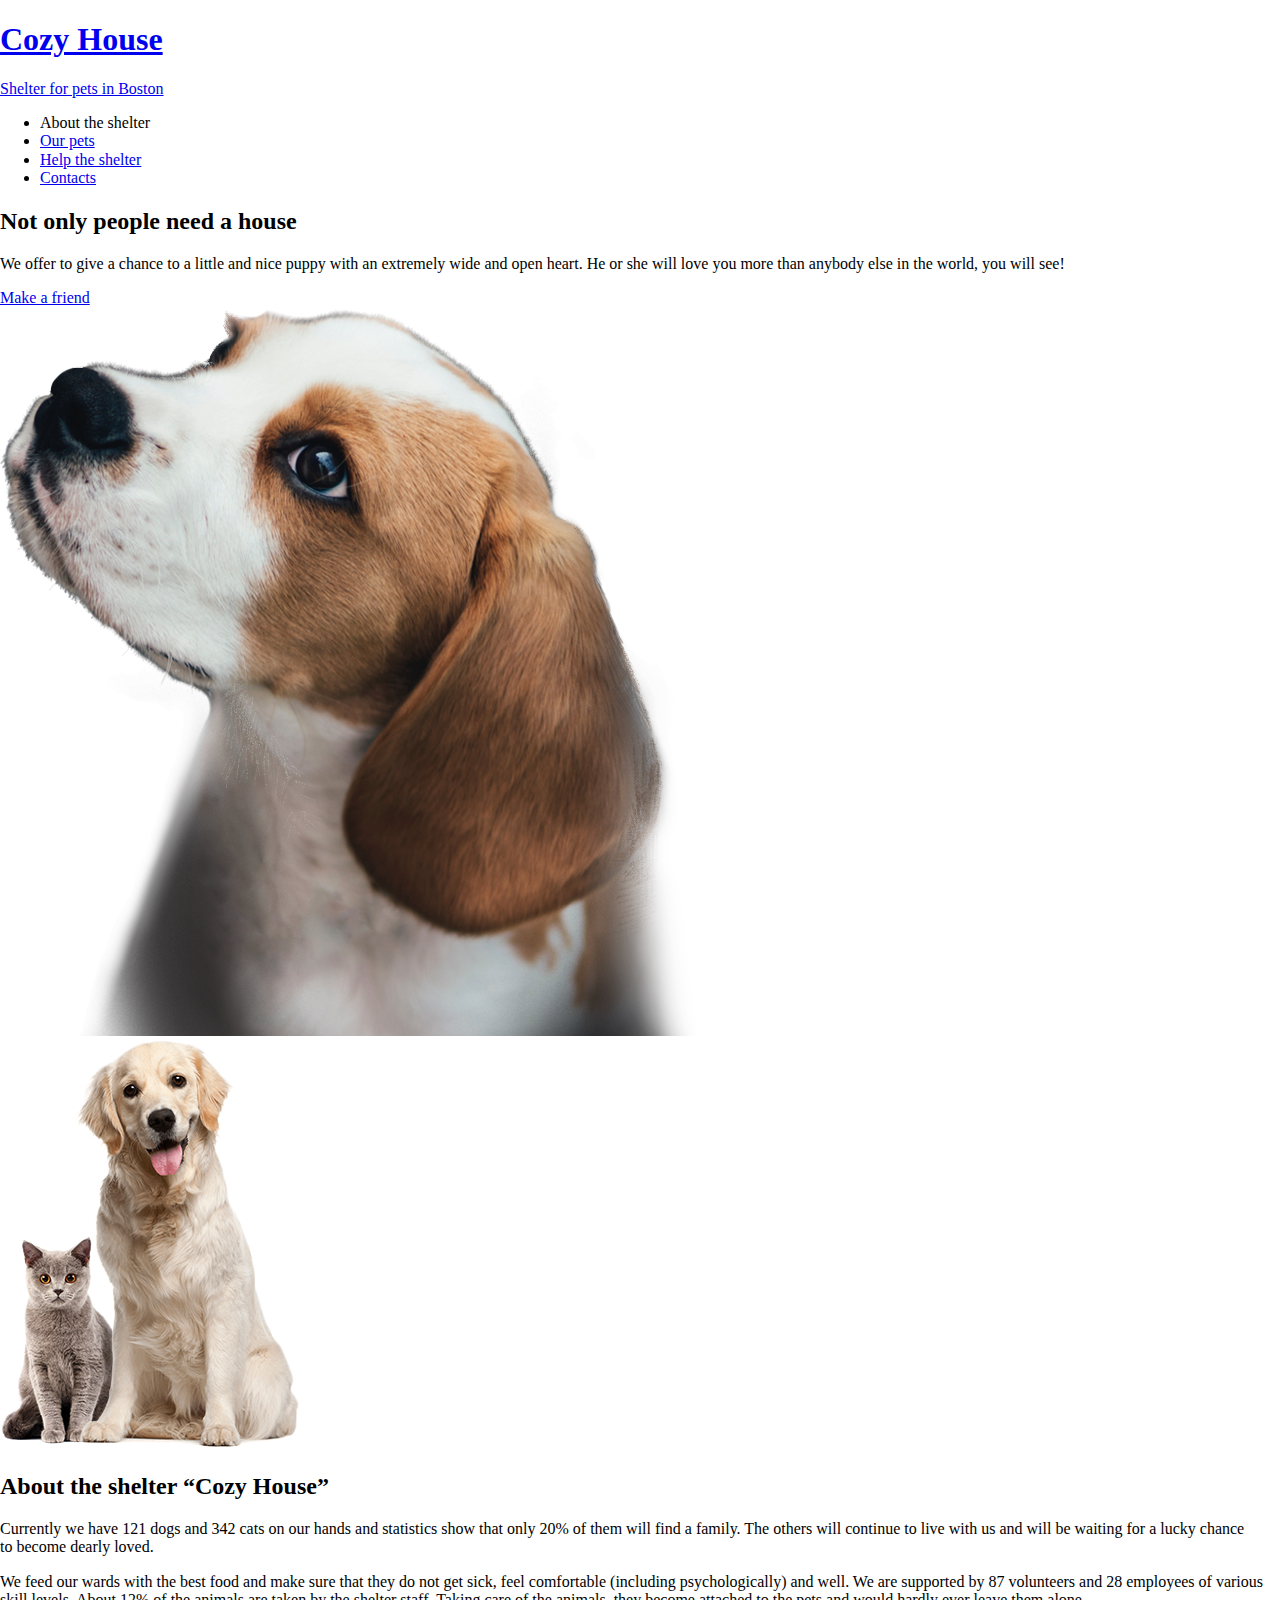
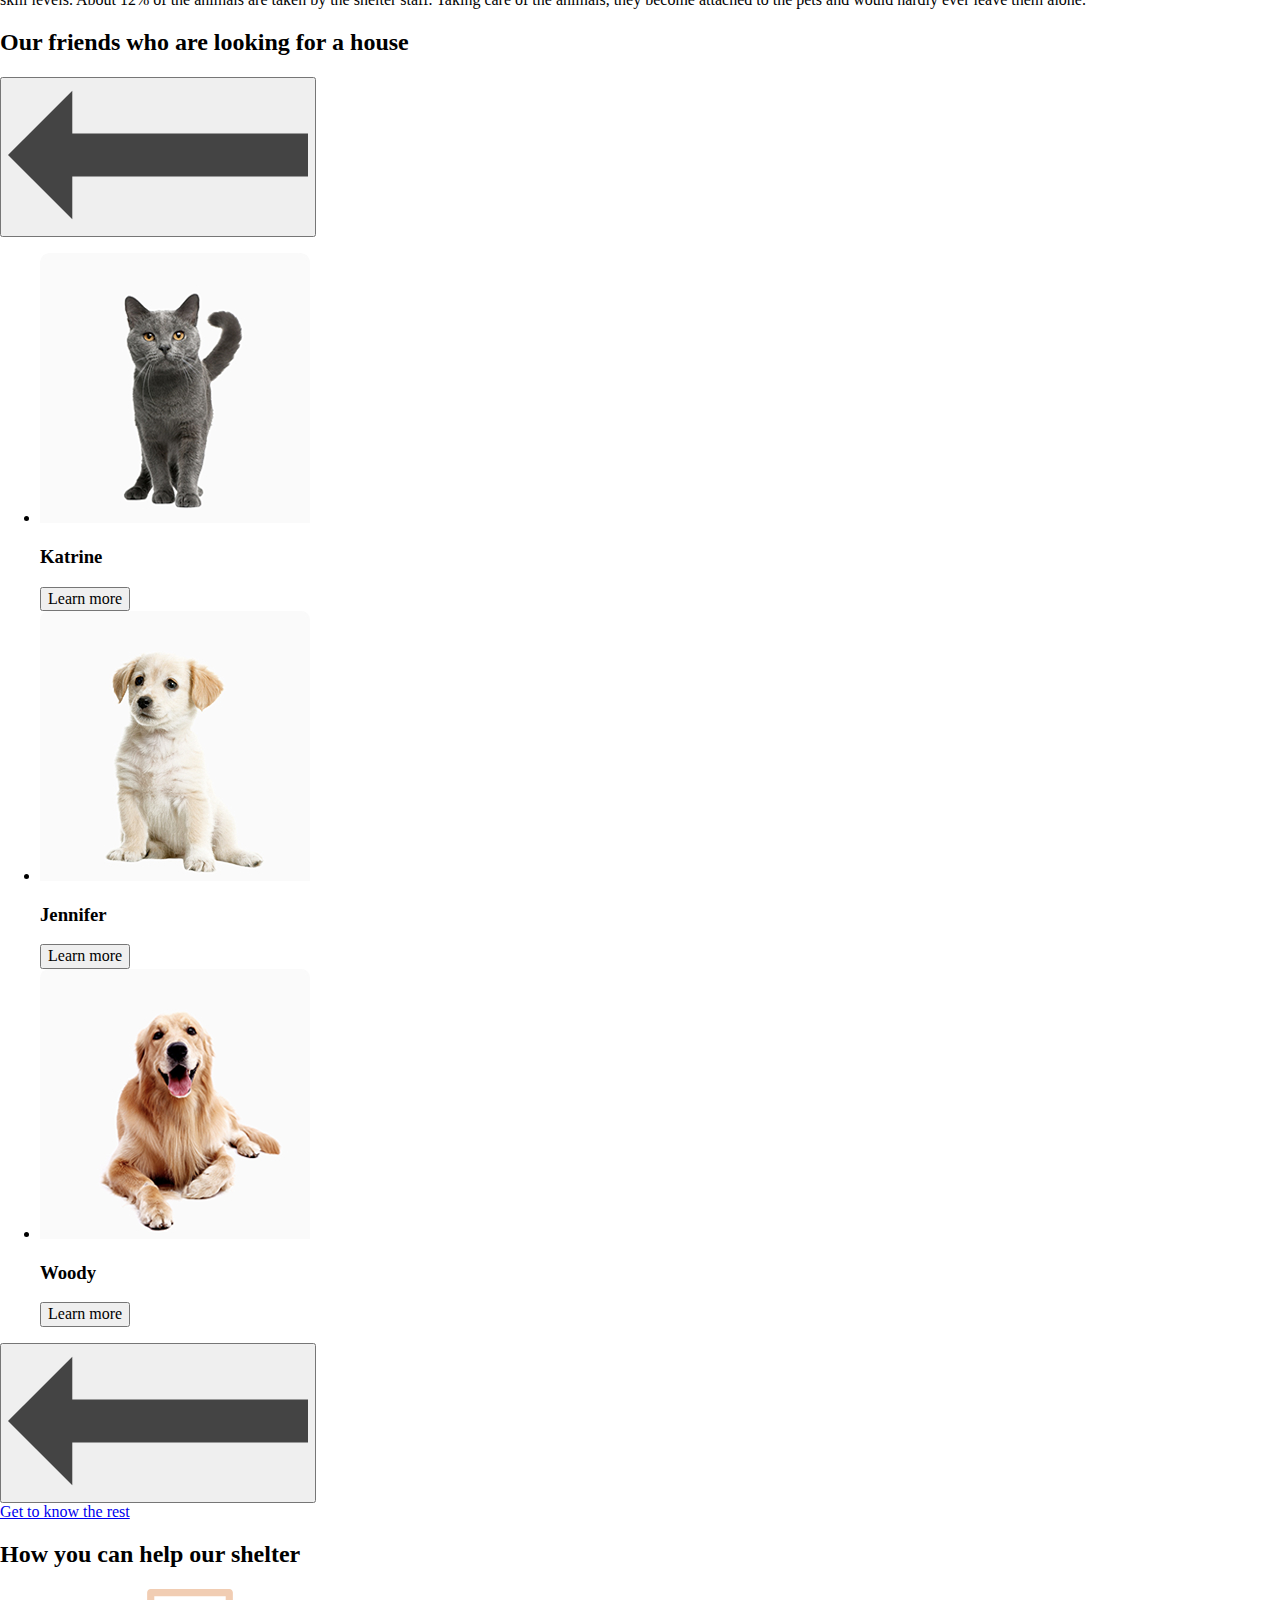
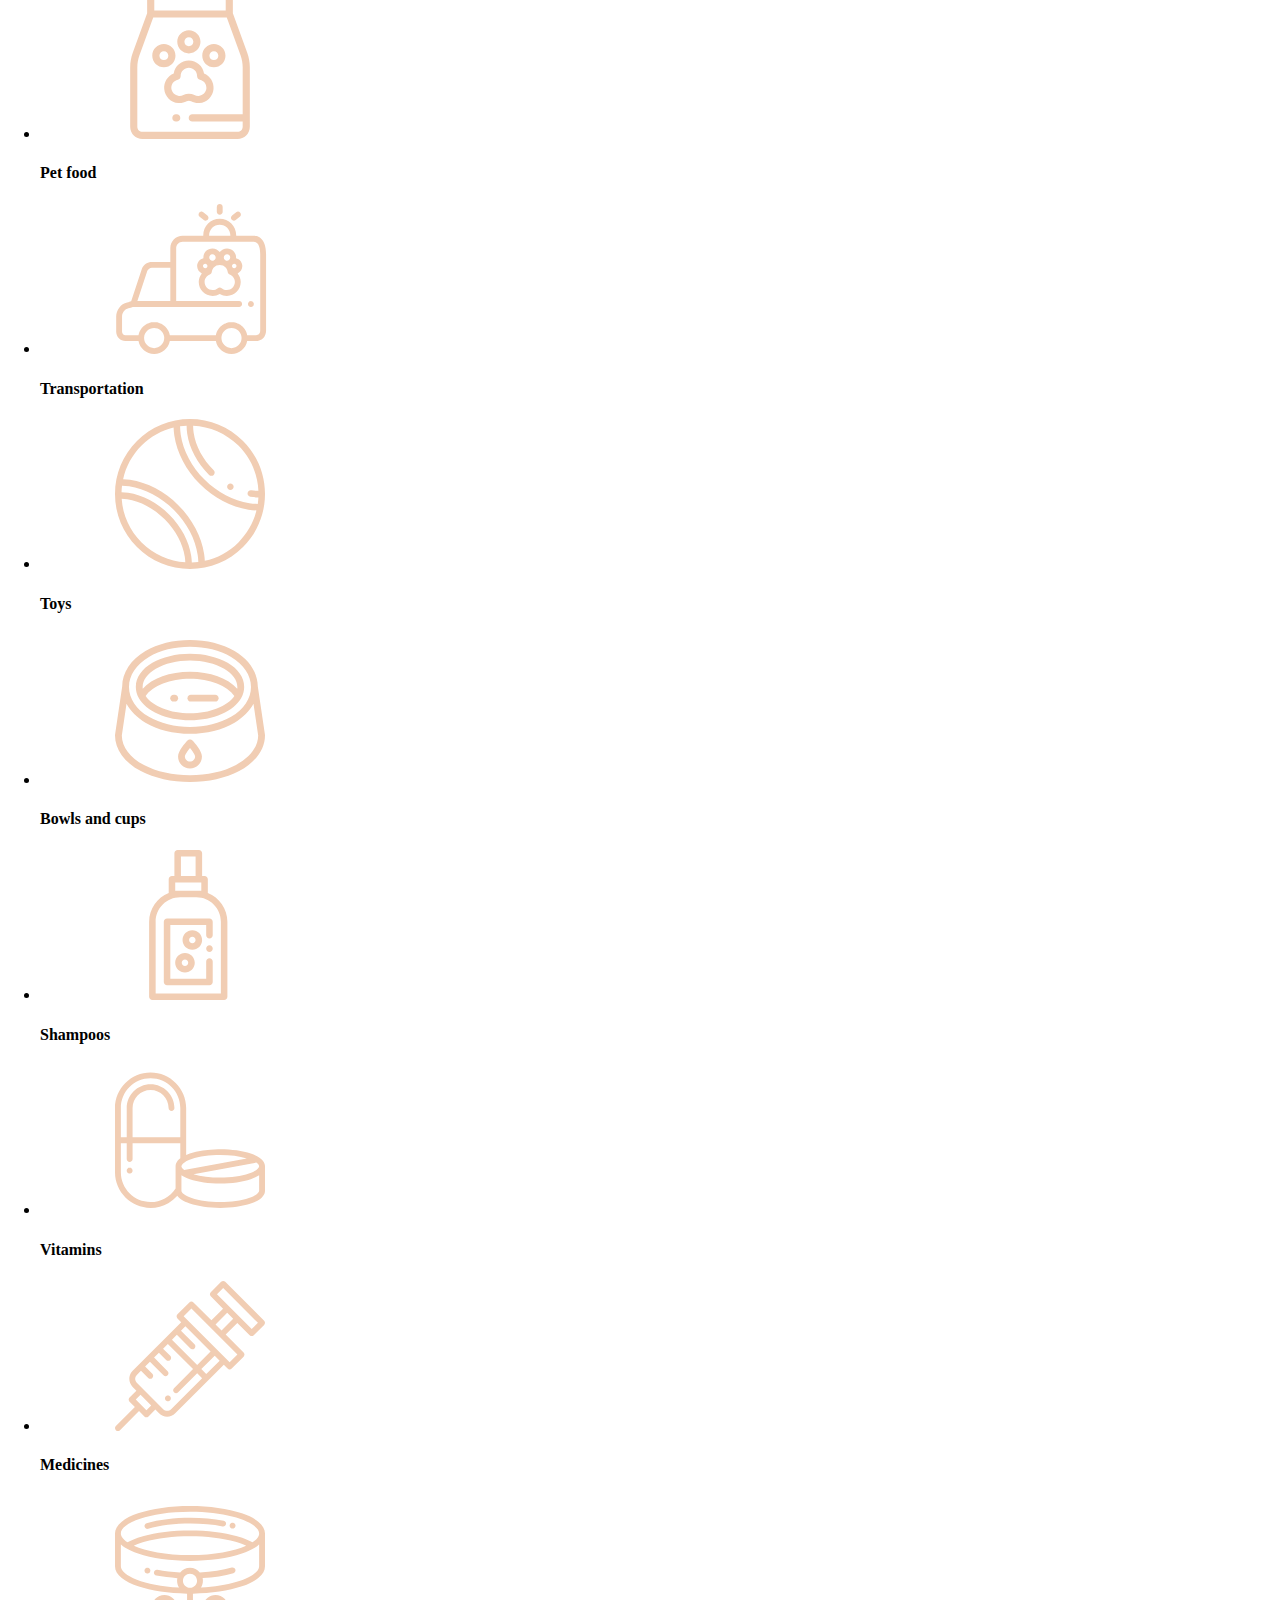
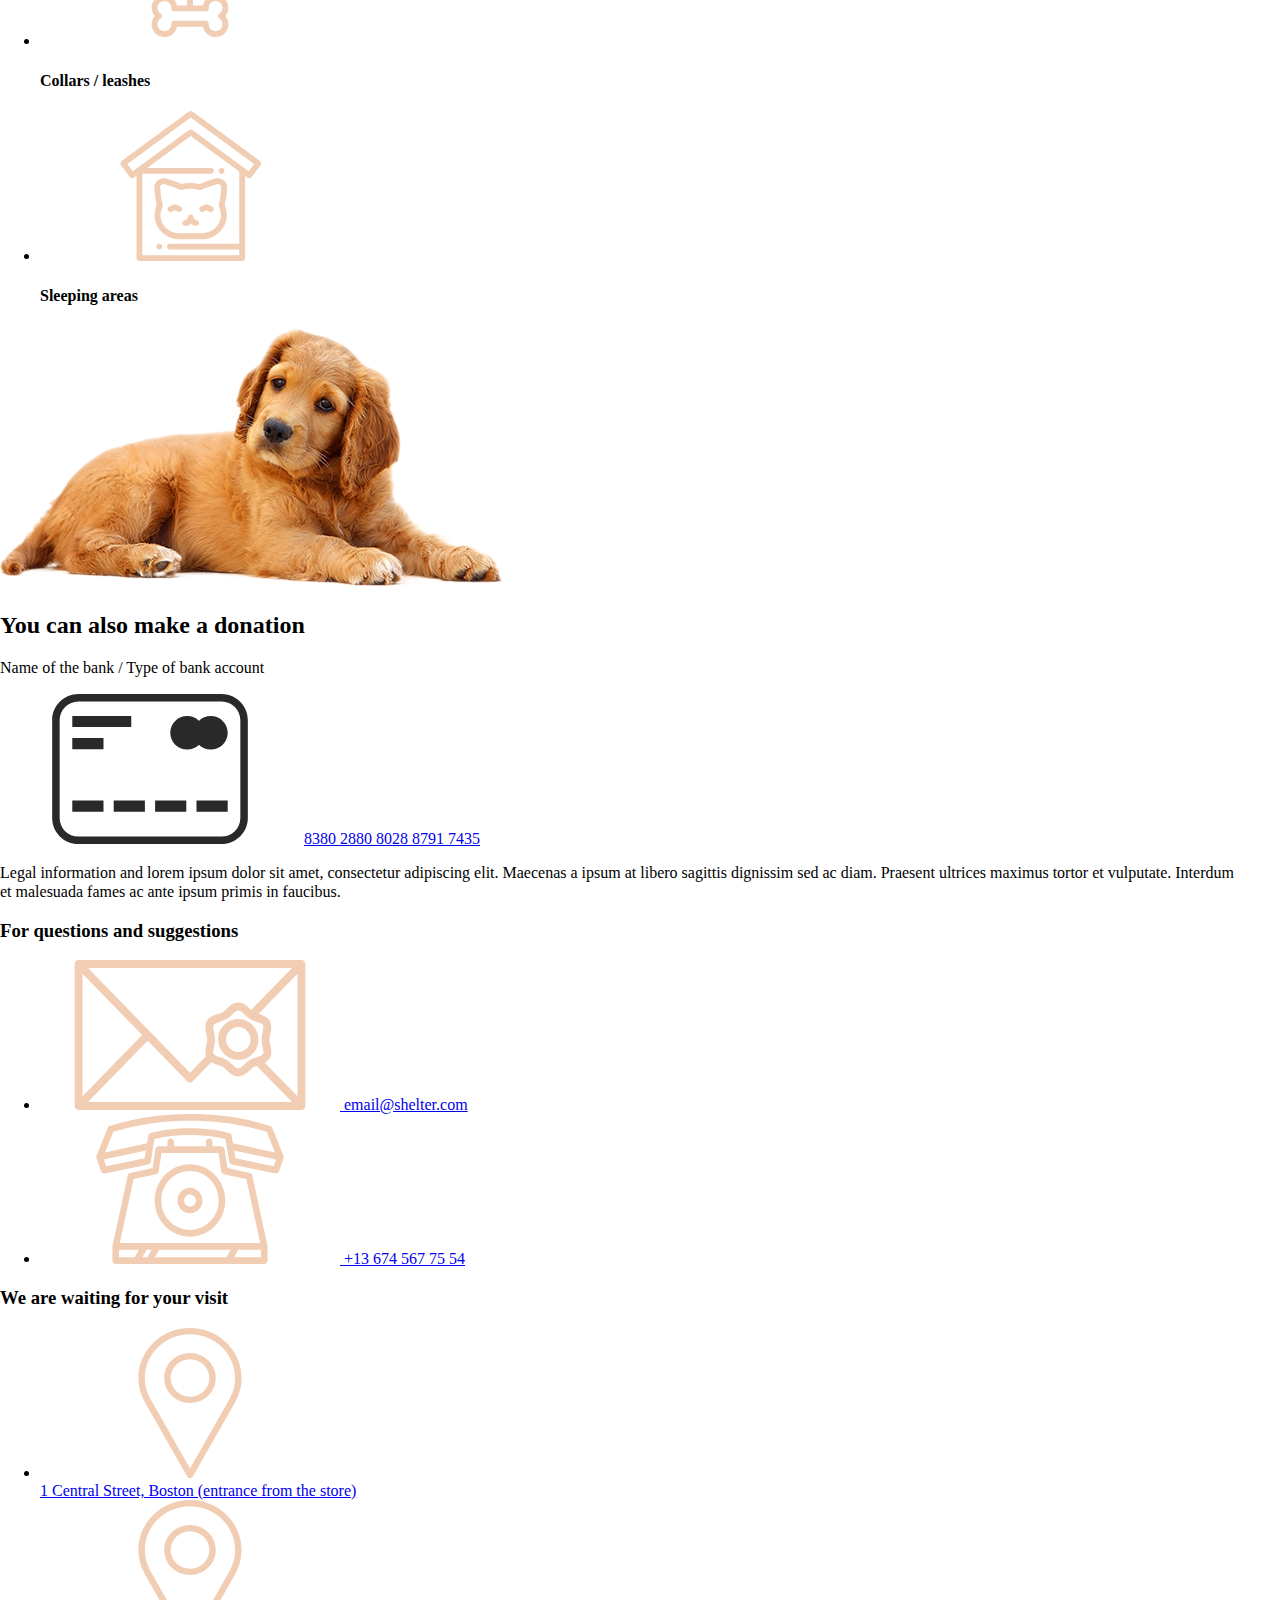
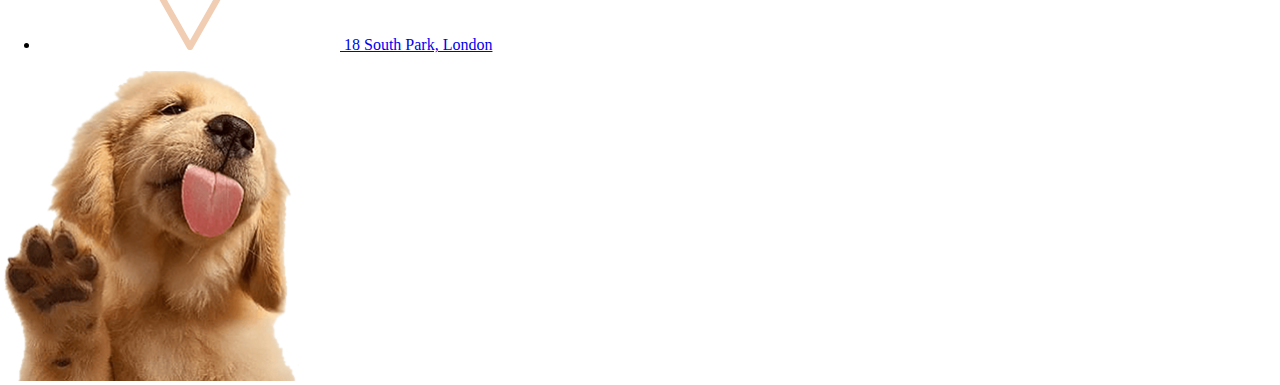
==== pages/main/index.html @ 3710053e "feat: add a main page layout" ====
<!DOCTYPE html>
<html lang="en">

<head>
  <meta charset="UTF-8">
  <meta name="viewport" content="width=device-width, initial-scale=1.0">
  <meta http-equiv="X-UA-Compatible" content="ie=edge">
  <title>Cozy House Animal Shelter Main Page</title>
  <link rel="icon" type="image/x-icon" href="../../assets/favicon.ico">
  <link rel="preload" href="../../assets/fonts/Arial-Regular.woff2" as="font">
  <link rel="preload" href="../../assets/fonts/Arial-Italic.woff2" as="font">
  <link rel="preload" href="../../assets/fonts/Georgia-Regular.woff2" as="font">
  <link rel="stylesheet" href="normalize.css">
  <link rel="stylesheet" href="style.css">
</head>
<body>
  <div class="container">
    <header class="page-header header wrapper">
      <a class="header__logo" href="#" aria-label="Cozy House Logo Image">
        <h1 class="header__title title">Cozy House</h1>
        <p class="header__subhead">Shelter for pets in&nbsp;Boston</p>
      </a>
      <nav class="header__nav nav">
        <ul class="nav__list">
          <li class="nav__item nav__item--active">
            <a class="nav__link">About the shelter</a>
          </li>
          <li class="nav__item">
            <a class="nav__link" href="../pets/pets.html">Our pets</a>
          </li>
          <li class="nav__item">
            <a class="nav__link" href="#help">Help the shelter</a>
          </li>
          <li class="nav__item">
            <a class="nav__link" href="#footer">Contacts</a>
          </li>
        </ul>
      </nav>
    </header>
    <main class="page-main">
      <section class="first-screen wrapper">
          <div class="first-screen__inner">
            <h2 class="first-screen__title h2 title">Not only people need a&nbsp;house</h2>
            <p class="first-screen__desc">
              We&nbsp;offer to&nbsp;give a&nbsp;chance to&nbsp;a&nbsp;little and nice puppy with an&nbsp;extremely wide and open heart. He&nbsp;or&nbsp;she will love you more than anybody else in&nbsp;the world, you will see!
            </p>
            <a class="first-screen__link button" href="#ourfriends">Make a&nbsp;friend</a>
          </div>
          <div class="first-screen__image-wrapper">
            <img class="first-screen__image" src="../../assets/images/first-screen-puppy-desktop@1x.png" alt="Sad puppy illustration">
          </div>
      </section>
      <section class="about wrapper section">
        <div class="about__image-wrapper">
          <img class="about__image" src="../../assets/images/about-us-pets-desktop@1x.png" alt="Cat and dog">
        </div>
        <div class="about__inner">
          <h2 class="about__title h2 title">About the shelter “Cozy House”</h2>
          <p class="about__desc">
            Currently we&nbsp;have 121 dogs and 342 cats on&nbsp;our hands and statistics show that only&nbsp;20% of&nbsp;them will find a&nbsp;family. The others will continue to&nbsp;live with&nbsp;us and will be&nbsp;waiting for a&nbsp;lucky chance to&nbsp;become dearly loved.
          </p>
          <p class="about__desc">
            We&nbsp;feed our wards with the best food and make sure that they do&nbsp;not get sick, feel comfortable (including psychologically) and well. We&nbsp;are supported by&nbsp;87&nbsp;volunteers and 28&nbsp;employees of&nbsp;various skill levels. About&nbsp;12% of&nbsp;the animals are taken by&nbsp;the shelter staff. Taking care of&nbsp;the animals, they become attached to&nbsp;the pets and would hardly ever leave them alone.
          </p>
        </div>
      </section>
      <section class="slider wrapper section">
        <h2 id="ourfriends" class="slider__title h2 title">Our friends who are&nbsp;looking for a&nbsp;house</h2>
        <div class="slider__wrapper">
          <button class="slider__control-button slider__control-button--left" type="button" aria-label="Previous slider page">
            <svg class="slider__icon slider__icon--left-arrow" role="img">
              <use xlink:href="../../assets/icons/sprite.svg#icon-left-arrow"></use>
            </svg>
          </button>
          <ul class="slider__list">
            <li class="slider__item">
              <div class="slider__link">
                <img class="slider__image" src="../../assets/images/slider-katrine-desktop@1x.jpg" alt="Katrine grey cat illustration">
                <div class="slider__inner">
                  <h3 class="slider__card-name title">Katrine</h3>
                  <button class="slider__button-more button button--more" type="button">Learn more</button>
                </div>
              </div>
            </li>
            <li class="slider__item">
              <div class="slider__link">
                <img class="slider__image" src="../../assets/images/slider-jennifer-desktop@1x.jpg" alt="Puppy Jennifer illustration">
                <div class="slider__inner">
                  <h3 class="slider__card-name title">Jennifer</h3>
                  <button class="slider__button-more button button--more" type="button">Learn more</button>
                </div>
              </div>
            </li>
            <li class="slider__item">
              <div class="slider__link">
                <img class="slider__image" src="../../assets/images/slider-woody-desktop@1x.jpg" alt="Golden retriever Woody illustration">
                <div class="slider__inner">
                  <h3 class="slider__card-name title">Woody</h3>
                  <button class="slider__button-more button button--more" type="button">Learn more</button>
                </div>
              </div>
            </li>
          </ul>
          <button class="slider__control-button slider__control-button--right" type="button" aria-label="Next slider page">
            <svg class="slider__icon slider__icon--right-arrow" role="img">
              <use xlink:href="../../assets/icons/sprite.svg#icon-left-arrow"></use>
            </svg>
          </button>
        </div>
        <a class="slider__button button" href="../pets/pets.html">Get to&nbsp;know the rest</a>
      </section>
      <section class="charity wrapper section">
        <h2 id="help" class="charity__title h2 title">How you can help our shelter</h2>
        <ul class="charity__list">
          <li class="charity__item">
            <div class="charity__icon-wrapper">
              <svg class="charity__icon charity__icon--pet-food">
                <use xlink:href="../../assets/icons/sprite.svg#icon-pet-food"></use>
              </svg>
            </div>
            <h4 class="charity__card-name h4 title">Pet food</h4>
          </li>
          <li class="charity__item">
            <div class="charity__icon-wrapper">
              <svg class="charity__icon charity__icon--transportation">
                <use xlink:href="../../assets/icons/sprite.svg#icon-transportation"></use>
              </svg>
            </div>
            <h4 class="charity__card-name h4 title">Transportation</h4>
          </li>
          <li class="charity__item">
            <div class="charity__icon-wrapper">
              <svg class="charity__icon charity__icon--toys">
                <use xlink:href="../../assets/icons/sprite.svg#icon-toys"></use>
              </svg>
            </div>
            <h4 class="charity__card-name h4 title">Toys</h4>
          </li>
          <li class="charity__item">
            <div class="charity__icon-wrapper">
              <svg class="charity__icon charity__icon--bowls-and-cups">
                <use xlink:href="../../assets/icons/sprite.svg#icon-bowls-and-cups"></use>
              </svg>
            </div>
            <h4 class="charity__card-name h4 title">Bowls and cups</h4>
          </li>
          <li class="charity__item">
            <div class="charity__icon-wrapper">
              <svg class="charity__icon charity__icon--shampoos">
                <use xlink:href="../../assets/icons/sprite.svg#icon-shampoos"></use>
              </svg>
            </div>
            <h4 class="charity__card-name h4 title">Shampoos</h4>
          </li>
          <li class="charity__item">
            <div class="charity__icon-wrapper">
              <svg class="charity__icon charity__icon--vitamins">
                <use xlink:href="../../assets/icons/sprite.svg#icon-vitamins"></use>
              </svg>
            </div>
            <h4 class="charity__card-name h4 title">Vitamins</h4>
          </li>
          <li class="charity__item">
            <div class="charity__icon-wrapper">
              <svg class="charity__icon charity__icon--medicines">
                <use xlink:href="../../assets/icons/sprite.svg#icon-medicines"></use>
              </svg>
            </div>
            <h4 class="charity__card-name h4 title">Medicines</h4>
          </li>
          <li class="charity__item">
            <div class="charity__icon-wrapper">
              <svg class="charity__icon charity__icon--collars-leashes">
                <use xlink:href="../../assets/icons/sprite.svg#icon-collars-leashes"></use>
              </svg>
            </div>
            <h4 class="charity__card-name h4 title">Collars&nbsp;/ leashes</h4>
          </li>
          <li class="charity__item">
            <div class="charity__icon-wrapper">
              <svg class="charity__icon charity__icon--sleeping-areas">
                <use xlink:href="../../assets/icons/sprite.svg#icon-sleeping-areas"></use>
              </svg>
            </div>
            <h4 class="charity__card-name h4 title">Sleeping areas</h4>
          </li>
        </ul>
      </section>
      <section class="payment wrapper section">
        <div class="payment__image-wrapper">
            <img class="payment__image" src="../../assets/images/payment-dog-desktop@1x.png" alt="Cute puppy">
        </div>
        <div class="payment__inner">
          <h2 class="payment__title h2 title">You can also make a&nbsp;donation</h2>
          <p class="payment__subhead title">Name of&nbsp;the bank&nbsp;/ Type of&nbsp;bank account</p>
          <div class="payment__box">
            <svg class="payment__icon">
              <use xlink:href="../../assets/icons/sprite.svg#icon-credit-card"></use>
            </svg>
            <a class="payment__link h4 title" href="#">8380 2880 8028 8791 7435</a>
          </div>
          <p class="payment__agreement">
            Legal information and lorem ipsum dolor sit amet, consectetur adipiscing elit. Maecenas a&nbsp;ipsum at&nbsp;libero sagittis dignissim sed ac diam. Praesent ultrices maximus tortor et&nbsp;vulputate. Interdum et&nbsp;malesuada fames ac&nbsp;ante ipsum primis in&nbsp;faucibus.
          </p>
        </div>
      </section>
    </main>
    <footer id="footer" class="page-footer footer wrapper">
      <div class="footer__contacts contacts">
        <h3 class="contacts__title h2 title">For questions and suggestions</h3>
        <ul class="contacts__list">
          <li class="contacts__item">
            <a class="contacts__link" href="mailto:email@shelter.com">
              <svg class="contacts__icon">
                <use xlink:href="../../assets/icons/sprite.svg#icon-mail"></use>
              </svg>
              <span class="contacts__card-name h4 title">email@shelter.com</span>
            </a>
          </li>
          <li class="contacts__item">
            <a class="contacts__link" href="tel:136745677554">
              <svg class="contacts__icon">
                <use xlink:href="../../assets/icons/sprite.svg#icon-phone"></use>
              </svg>
              <span class="contacts__card-name h4 title">+13 674 567 75 54</span>
            </a>
          </li>
        </ul>
      </div>
      <div class="footer__contacts contacts contacts--address">
        <h3 class="contacts__title h2 title">We&nbsp;are waiting for your visit</h3>
        <ul class="contacts__list">
          <li class="contacts__item">
            <a class="contacts__link" href="https://goo.gl/maps/ah5KmiyZteRtTASu8" target="_blank">
              <div class="contacts__icon-wrapper">
                <svg class="contacts__icon contacts__icon--map">
                  <use xlink:href="../../assets/icons/sprite.svg#icon-map"></use>
                </svg>
              </div>
              <span class="contacts__card-name h4 title">1&nbsp;Central Street, Boston (entrance from the store)</span>
            </a>
          </li>
          <li class="contacts__item">
            <a class="contacts__link" href="https://goo.gl/maps/E3gi4TVPar3K6iHCA" target="_blank">
              <svg class="contacts__icon contacts__icon--map">
                <use xlink:href="../../assets/icons/sprite.svg#icon-map"></use>
              </svg>
              <span class="contacts__card-name h4 title">18&nbsp;South Park, London</span>
            </a>
          </li>
        </ul>
      </div>
      <div class="footer__image-wrapper">
          <img class="footer__image" src="../../assets/images/footer-puppy-desktop@1x.png" alt="Puppy asks for food">
      </div>
    </footer>
  </div>
</body>
</html>
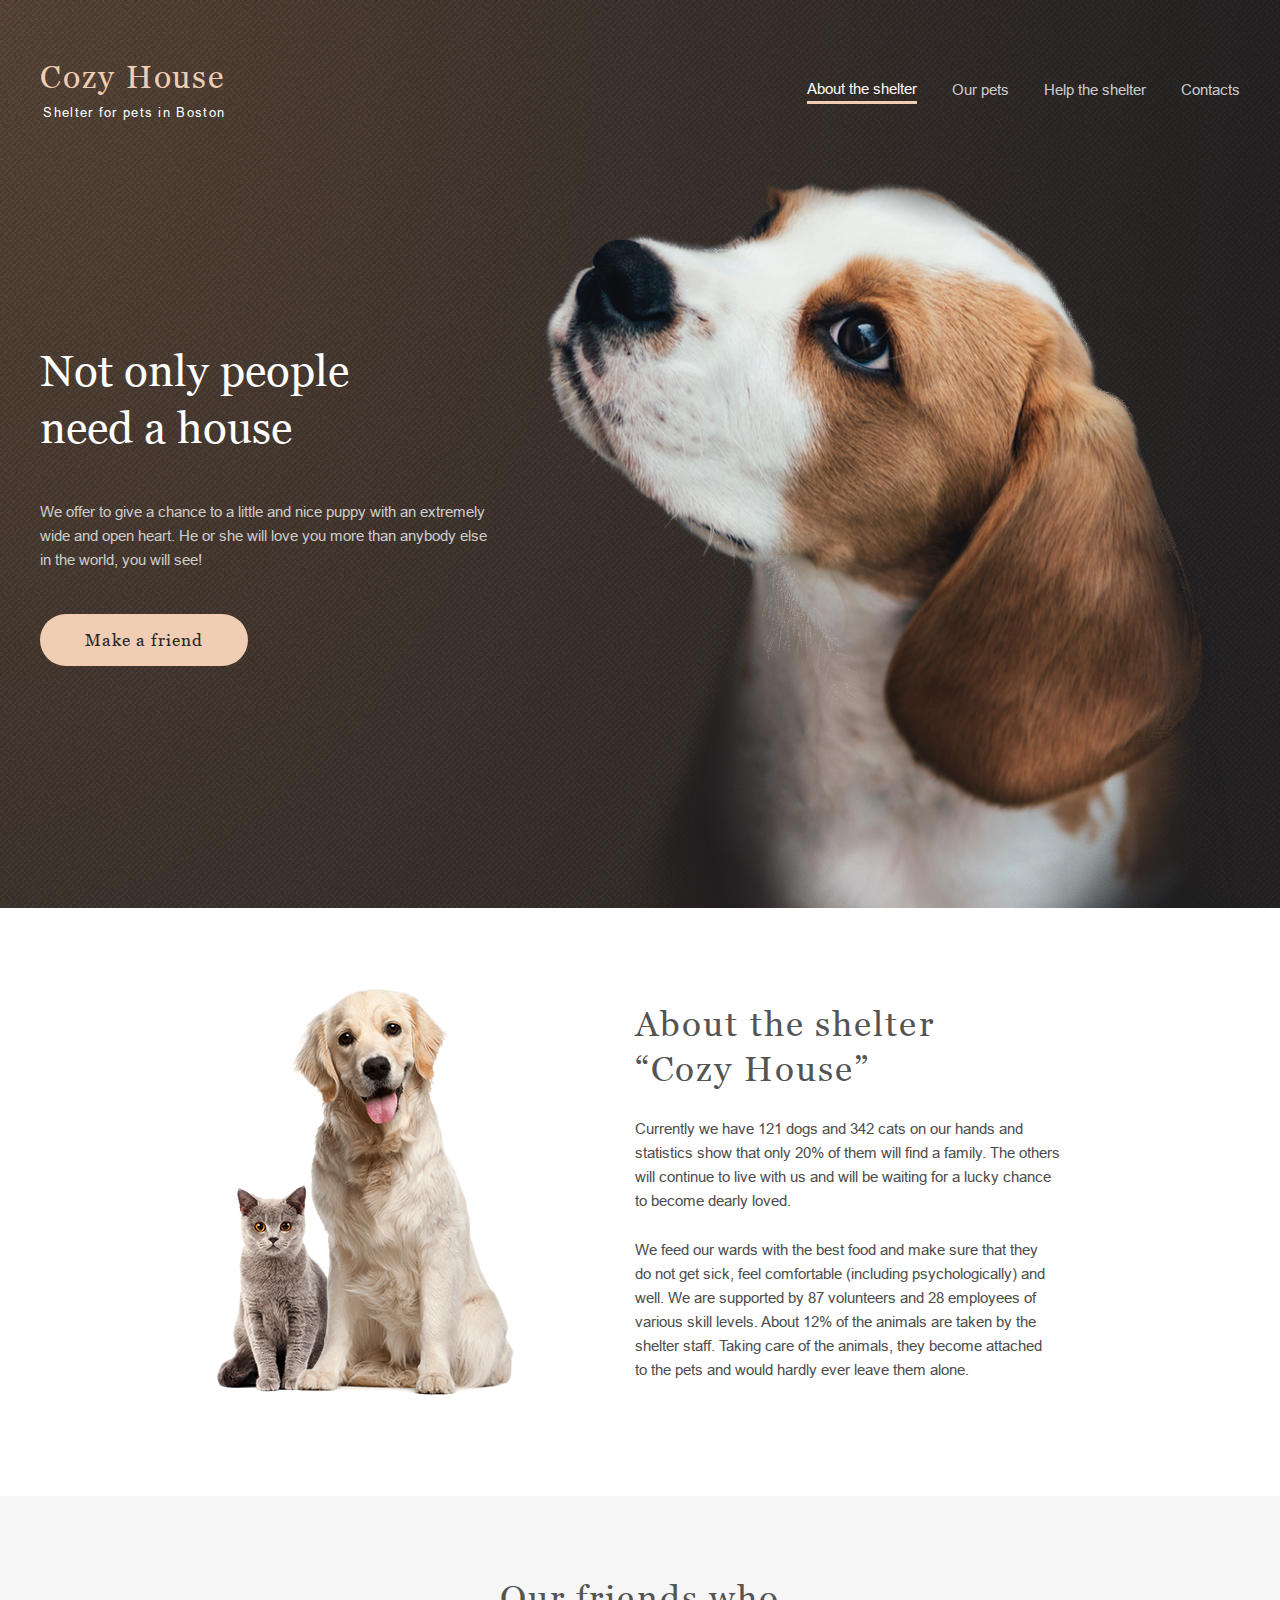
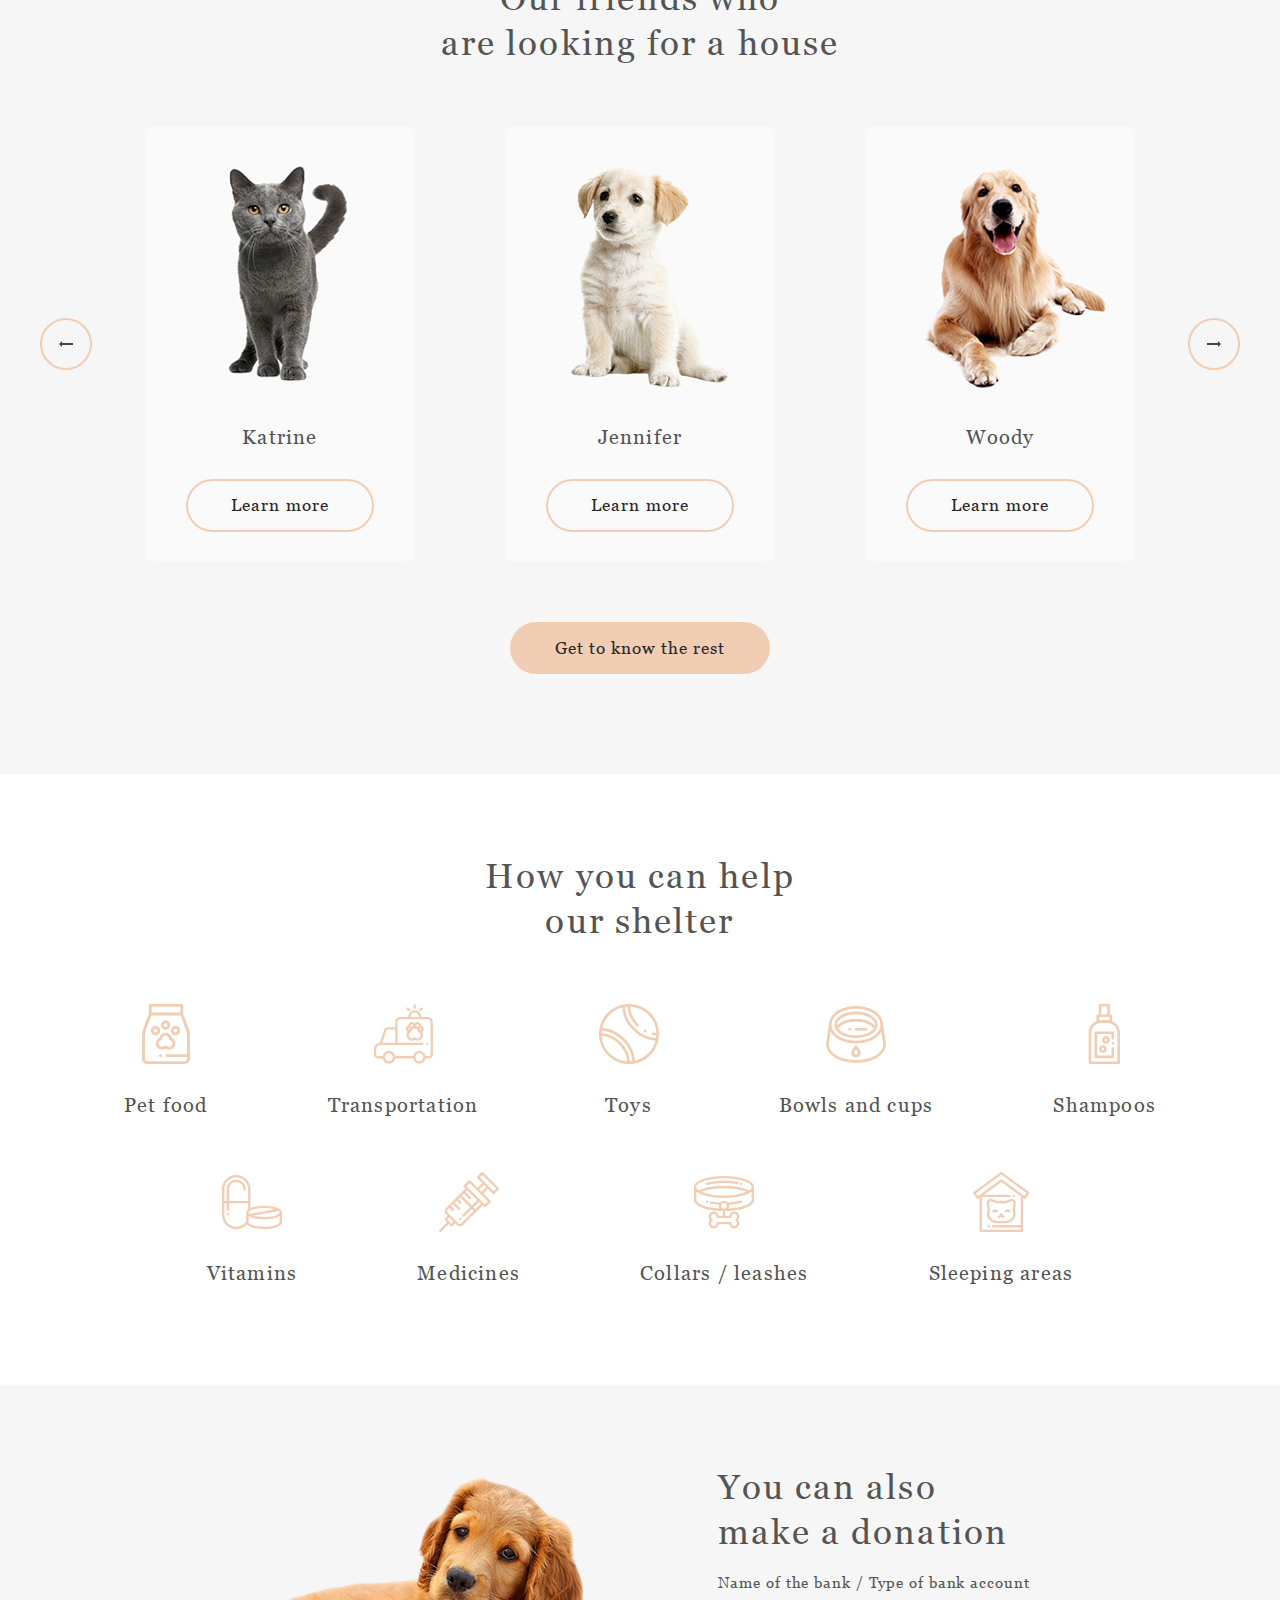
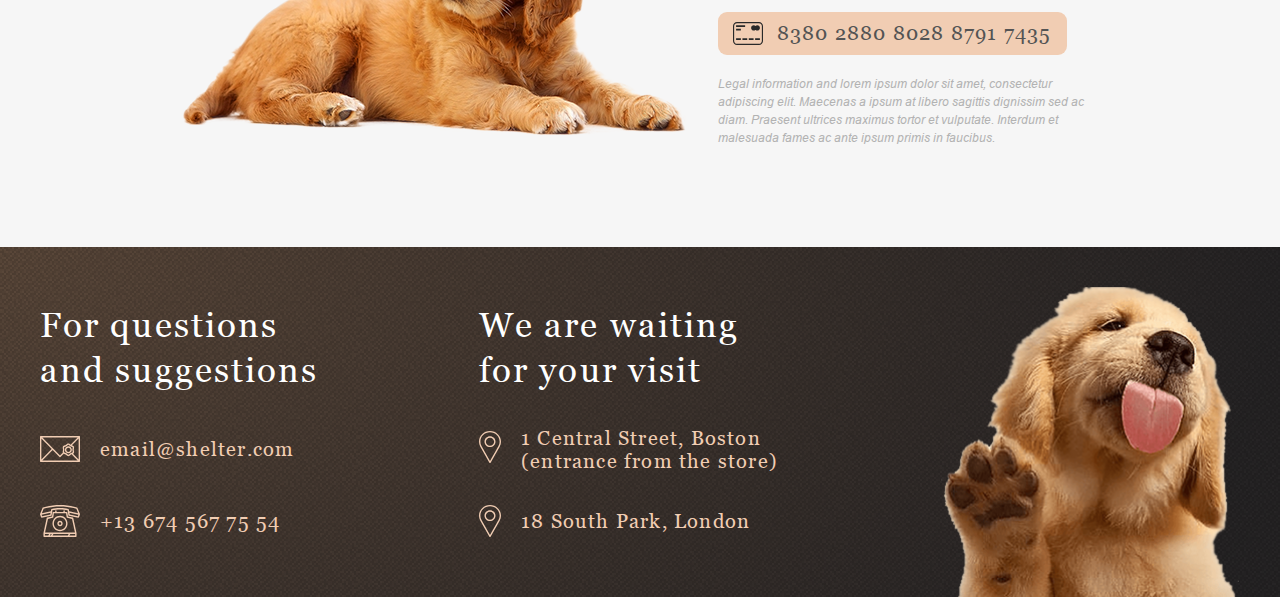
==== commit d046eb31: "refactor: change some styles for the main page" ====
--- a/pages/main/index.html
+++ b/pages/main/index.html
@@ -26,7 +26,7 @@
             <a class="nav__link">About the shelter</a>
           </li>
           <li class="nav__item">
-            <a class="nav__link" href="../pets/pets.html">Our pets</a>
+            <a class="nav__link" href="../pets/index.html">Our pets</a>
           </li>
           <li class="nav__item">
             <a class="nav__link" href="#help">Help the shelter</a>
@@ -40,7 +40,7 @@
     <main class="page-main">
       <section class="first-screen wrapper">
           <div class="first-screen__inner">
-            <h2 class="first-screen__title h2 title">Not only people need a&nbsp;house</h2>
+            <h2 class="first-screen__title title">Not only people need a&nbsp;house</h2>
             <p class="first-screen__desc">
               We&nbsp;offer to&nbsp;give a&nbsp;chance to&nbsp;a&nbsp;little and nice puppy with an&nbsp;extremely wide and open heart. He&nbsp;or&nbsp;she will love you more than anybody else in&nbsp;the world, you will see!
             </p>
@@ -60,7 +60,7 @@
             Currently we&nbsp;have 121 dogs and 342 cats on&nbsp;our hands and statistics show that only&nbsp;20% of&nbsp;them will find a&nbsp;family. The others will continue to&nbsp;live with&nbsp;us and will be&nbsp;waiting for a&nbsp;lucky chance to&nbsp;become dearly loved.
           </p>
           <p class="about__desc">
-            We&nbsp;feed our wards with the best food and make sure that they do&nbsp;not get sick, feel comfortable (including psychologically) and well. We&nbsp;are supported by&nbsp;87&nbsp;volunteers and 28&nbsp;employees of&nbsp;various skill levels. About&nbsp;12% of&nbsp;the animals are taken by&nbsp;the shelter staff. Taking care of&nbsp;the animals, they become attached to&nbsp;the pets and would hardly ever leave them alone.
+            We&nbsp;feed our wards with the best food and make sure that they do&nbsp;not get sick, feel comfortable (including psychologically) and well. We&nbsp;are supported by&nbsp;87&nbsp;volunteers and 28&nbsp;employees of various skill levels. About&nbsp;12% of&nbsp;the animals are taken by&nbsp;the shelter staff. Taking care of&nbsp;the animals, they become attached to&nbsp;the pets and would hardly ever leave them alone.
           </p>
         </div>
       </section>
@@ -107,7 +107,7 @@
             </svg>
           </button>
         </div>
-        <a class="slider__button button" href="../pets/pets.html">Get to&nbsp;know the rest</a>
+        <a class="slider__button button" href="../pets/index.html">Get to&nbsp;know the rest</a>
       </section>
       <section class="charity wrapper section">
         <h2 id="help" class="charity__title h2 title">How you can help our shelter</h2>
@@ -200,7 +200,7 @@
             <a class="payment__link h4 title" href="#">8380 2880 8028 8791 7435</a>
           </div>
           <p class="payment__agreement">
-            Legal information and lorem ipsum dolor sit amet, consectetur adipiscing elit. Maecenas a&nbsp;ipsum at&nbsp;libero sagittis dignissim sed ac diam. Praesent ultrices maximus tortor et&nbsp;vulputate. Interdum et&nbsp;malesuada fames ac&nbsp;ante ipsum primis in&nbsp;faucibus.
+            Legal information and lorem ipsum dolor sit amet, consectetur adipiscing elit. Maecenas a&nbsp;ipsum at&nbsp;libero sagittis dignissim sed ac diam. Praesent ultrices maximus tortor et&nbsp;vulputate. Interdum et malesuada fames ac&nbsp;ante ipsum primis in&nbsp;faucibus.
           </p>
         </div>
       </section>
--- a/pages/main/style.css
+++ b/pages/main/style.css
@@ -0,0 +1,521 @@
+@font-face {
+  font-family: 'Arial';
+  font-style: normal;
+  font-weight: 400;
+  font-display: swap;
+  src: url("../../assets/fonts/Arial-Regular.woff2") format("woff2"),
+    url("../../assets/fonts/Arial-Regular.woff") format("woff");
+}
+
+@font-face {
+  font-family: 'Arial';
+  font-style: italic;
+  font-weight: 400;
+  font-display: swap;
+  src: url("../../assets/fonts/Arial-Italic.woff2") format("woff2"),
+    url("../../assets/fonts/Arial-Italic.woff") format("woff");
+}
+
+@font-face {
+  font-family: 'Georgia';
+  font-style: normal;
+  font-weight: 400;
+  font-display: swap;
+  src: url("../../assets/fonts/Georgia-Regular.woff2") format("woff2"),
+    url("../../assets/fonts/Georgia-Regular.woff") format("woff");
+}
+
+*,
+*::before,
+*::after {
+  box-sizing: border-box;
+}
+
+html {
+  scroll-behavior: smooth; 
+}
+
+body {
+  margin: 0;
+  padding: 0;
+
+  font-family: "Arial", "Arial Black", sans-serif;
+  font-style: normal;
+  font-weight: 400;
+  font-size: 15px;
+  line-height: 1.6;
+  color: #4c4c4c;
+
+  background-color: #ffffff;
+}
+
+a {
+  text-decoration: none;
+  color: inherit;
+  cursor: pointer;
+}
+
+img {
+  display: block;
+}
+
+.container {
+  display: flex;
+  flex-direction: column;
+  justify-content: space-between;
+  max-width: 1280px;
+  margin: 0 auto;
+}
+
+.wrapper {
+  padding: 0 40px;
+}
+
+.section {
+  padding-top: 80px;
+  padding-bottom: 100px;
+}
+
+.button {
+  display: flex;
+  justify-content: center;
+  align-items: center;
+  width: fit-content;
+  height: fit-content;
+  padding: 15px 45px;
+
+  font-family: 'Georgia';
+  font-style: normal;
+  font-weight: 400;
+  font-size: 17px;
+  line-height: 1.3;
+  letter-spacing: 0.06em;
+  color: #292929;
+
+  background-color: #f1cdb3;
+  border-radius: 100px;
+  transition: 0.5s ease-in;
+  cursor: pointer;
+}
+
+.button:hover {
+  background-color: #fddcc4;
+}
+
+.button--more {
+  padding: 13px 43px;
+  border: 2px solid #f1cdb3;
+  background-color: transparent;
+}
+
+.button--more:hover {
+  border: 2px solid #fddcc4;
+}
+
+.h2 {
+  margin: 0;
+  font-size: 35px;
+  line-height: 1.29;
+  letter-spacing: 0.06em;
+  color: #545454;
+}
+
+.h4 {
+  margin: 0;
+  font-size: 20px;
+  line-height: 1.15;
+  letter-spacing: 0.06em;
+  color: #545454;
+}
+
+.title {
+  font-family: 'Georgia';
+  font-style: normal;
+  font-weight: 400;
+}
+
+.header {
+  position: relative;
+  display: flex;
+  align-items: center;
+  justify-content: space-between;
+  padding-top: 60px;
+  margin-bottom: 30px;
+}
+
+.header::after {
+  content: "";
+  position: absolute;
+  top: 0;
+  left: 0;
+  z-index: -1;
+  width: 100%;
+  height: 908px;
+  background: url(../../assets/images/first-screen-background-desktop@2x.png), radial-gradient(100% 215.42% at 0% 0%,#5b483a 0%,#262425 100%),#211f20;
+  background-position: 0 0;
+  background-repeat: repeat;
+  background-size: auto;
+}
+
+.header__title {
+  margin: 0;
+  margin-bottom: 10px;
+  font-size: 32px;
+  line-height: 1.1;
+  letter-spacing: 0.06em;
+  color: #f1cdb3;
+}
+
+.header__subhead {
+  margin: 0;
+  font-size: 13px;
+  line-height: 15px;
+  letter-spacing: 0.1em;
+  text-align: right;
+  color: #ffffff;
+}
+
+.nav__list {
+  display: flex;
+  align-items: center;
+  gap: 35px;
+  margin: 0;
+  padding: 0;
+  list-style: none;
+}
+
+.nav__item {
+  line-height: 1.6;
+}
+
+.nav__item--active .nav__link {
+  color: #fafafa;
+  border-bottom: 3px solid #f1cdb3;  
+}
+
+.nav__link {
+  display: flex;
+  color: #CDCDCD;
+  transition: 0.5s ease-in;
+}
+
+.nav__link:hover {
+  color: #fafafa;
+}
+
+.first-screen {
+  display: flex;
+  justify-content: space-between;
+  padding-top: 30px;
+}
+
+.first-screen__inner {
+  padding-top: 163px;
+}
+
+.first-screen__title {
+  max-width: 320px;
+  margin: 0;
+  margin-bottom: 42px;
+  font-size: 44px;
+  line-height: 1.3;
+  color: #ffffff;
+}
+
+.first-screen__desc {
+  margin: 0;
+  margin-bottom: 42px;
+  max-width: 460px;
+  font-size: 15px;
+  line-height: 1.6;
+  color: #CDCDCD;
+}
+
+.about {
+  display: flex;
+  justify-content: center;
+  align-items: center;
+}
+
+.about__inner {
+  max-width: 430px;
+  margin-left: 120px;
+}
+
+.about__title {
+  max-width: 380px;
+  margin-bottom: 25px;
+}
+
+.about__desc {
+  margin: 0;
+}
+
+.about__desc:not(:last-child) {
+  margin-bottom: 25px;
+}
+
+.slider {
+  background-color: #F6F6F6;
+}
+
+.slider__wrapper {
+  display: flex;
+  justify-content: space-between;
+  align-items: center;
+  margin-bottom: 60px;
+}
+
+.slider__title {
+  max-width: 410px;
+  margin: 0 auto;
+  margin-bottom: 60px;
+  text-align: center;
+}
+
+.slider__control-button {
+  display: flex;
+  justify-content: center;
+  align-items: center;
+  width: fit-content;
+  height: fit-content;
+  margin: 0;
+  padding: 21px 17px;
+  background-color: transparent;
+  border: 2px solid #f1cdb3;
+  border-radius: 100px;
+  transition: 0.5s ease-in;
+  cursor: pointer;
+}
+
+.slider__control-button:hover {
+  border: 2px solid #fddcc4;
+  background-color: #fddcc4;
+}
+
+.slider__icon {
+  width: 14px;
+  height: 6px;
+}
+
+.slider__icon--right-arrow {
+  transform:rotate(180deg);
+}
+
+.slider__list {
+  display: flex;
+  gap: 90px;
+  margin: 0;
+  padding: 0;
+  list-style: none;
+}
+
+.slider__link {
+  border-radius: 9px;
+  transition: 0.5s ease-in;
+  cursor: pointer;
+}
+
+.slider__link:hover {
+  box-shadow: 0px 2px 35px 14px rgba(13, 13, 13, 0.04);
+}
+
+.slider__link:hover .button--more {
+  background-color: #fddcc4;
+  border: 2px solid #fddcc4;
+}
+
+.slider__item {
+  background: #fafafa;
+  border-radius: 9px;
+  display: flex;
+  flex-direction: column;
+  align-items: center;
+}
+
+.slider__image {
+  margin-bottom: 30px;
+  border-radius: 9px 9px 0px 0px;
+}
+
+.slider__card-name {
+  margin: 0;
+  margin-bottom: 30px;
+  font-size: 20px;
+  line-height: 23px;
+  letter-spacing: 0.06em;
+  color: #545454;
+  text-align: center;
+}
+
+.slider__button-more {
+  margin: 0 auto 30px auto;
+}
+
+.slider__button {
+  margin: 0 auto;
+}
+
+.charity__title {
+  margin: 0 auto;
+  margin-bottom: 60px;
+  max-width: 320px;
+  text-align: center;
+}
+
+.charity__list {
+  display: flex;
+  flex-wrap: wrap;
+  justify-content: center;
+  row-gap: 55px;
+  column-gap: 120px;
+  margin: 0;
+  padding: 0;
+  list-style: none;
+}
+
+.charity__item {
+  display: flex;
+  flex-direction: column;
+  align-items: center;
+}
+
+.charity__icon-wrapper {
+  margin-bottom: 30px;
+}
+
+.charity__icon {
+  display: flex;
+  width: 60px;
+  height: 60px;
+}
+
+.payment {
+  display: flex;
+  justify-content: center;
+  background: #F6F6F6;
+}
+
+.payment__inner {
+  margin-left: 30px;
+  max-width: 380px;
+}
+
+.payment__image-wrapper {
+  padding-top: 11px;
+}
+
+.payment__title {
+  max-width: 310px;
+  margin-bottom: 20px;
+}
+
+.payment__subhead {
+  margin: 0;
+  margin-bottom: 20px;
+  font-size: 15px;
+  line-height: 1.1;
+  letter-spacing: 0.06em;
+  color: #545454;
+}
+
+.payment__box {
+  display: flex;
+  justify-content: space-between;
+  align-items: center;
+  max-width: 349px;
+  padding: 10px 15px;
+  margin-bottom: 20px;
+  background: #f1cdb3;
+  border-radius: 9px;
+}
+
+.payment__icon {
+  width: 30px;
+  height: 23px;
+}
+
+.payment__agreement {
+  margin: 0;
+  font-style: italic;
+  font-size: 12px;
+  line-height: 18px;
+  color: #b2b2b2;
+}
+
+.footer {
+  position: relative;
+  display: flex;
+  justify-content: space-between;
+  padding-top: 40px;
+}
+
+.footer::after {
+  content: "";
+  position: absolute;
+  top: 0;
+  left: 0;
+  z-index: -1;
+  width: 100%;
+  height: 350px;
+  background: url(../../assets/images/first-screen-background-desktop@2x.png), radial-gradient(100% 215.42% at 0% 0%,#5b483a 0%,#262425 100%),#211f20;
+  background-position: 0 0;
+  background-repeat: repeat;
+  background-size: auto;
+}
+
+.contacts {
+  padding-top: 16px;
+  max-width: 280px;
+}
+
+.contacts--address {
+  max-width: 302px;
+}
+
+.contacts__title {
+  margin-bottom: 40px;
+  color: #ffffff;
+}
+
+.contacts--address .contacts__title {
+  margin-bottom: 34px;
+}
+
+.contacts__list {
+  display: flex;
+  flex-direction: column;
+  gap: 40px;
+  margin: 0;
+  padding: 0;
+  list-style: none;
+}
+
+.contacts--address .contacts__list {
+  gap: 32px;
+}
+
+.contacts__item {
+  display: flex;
+  align-items: center;
+}
+
+.contacts__link {
+  display: flex;
+  align-items: center;
+}
+
+.contacts__icon {
+  width: 40px;
+  height: 32px;
+}
+
+.contacts__icon--map {
+  width: 22px;
+}
+
+.contacts__card-name {
+  display: block;
+  margin-left: 20px;
+  color: #f1cdb3;
+}
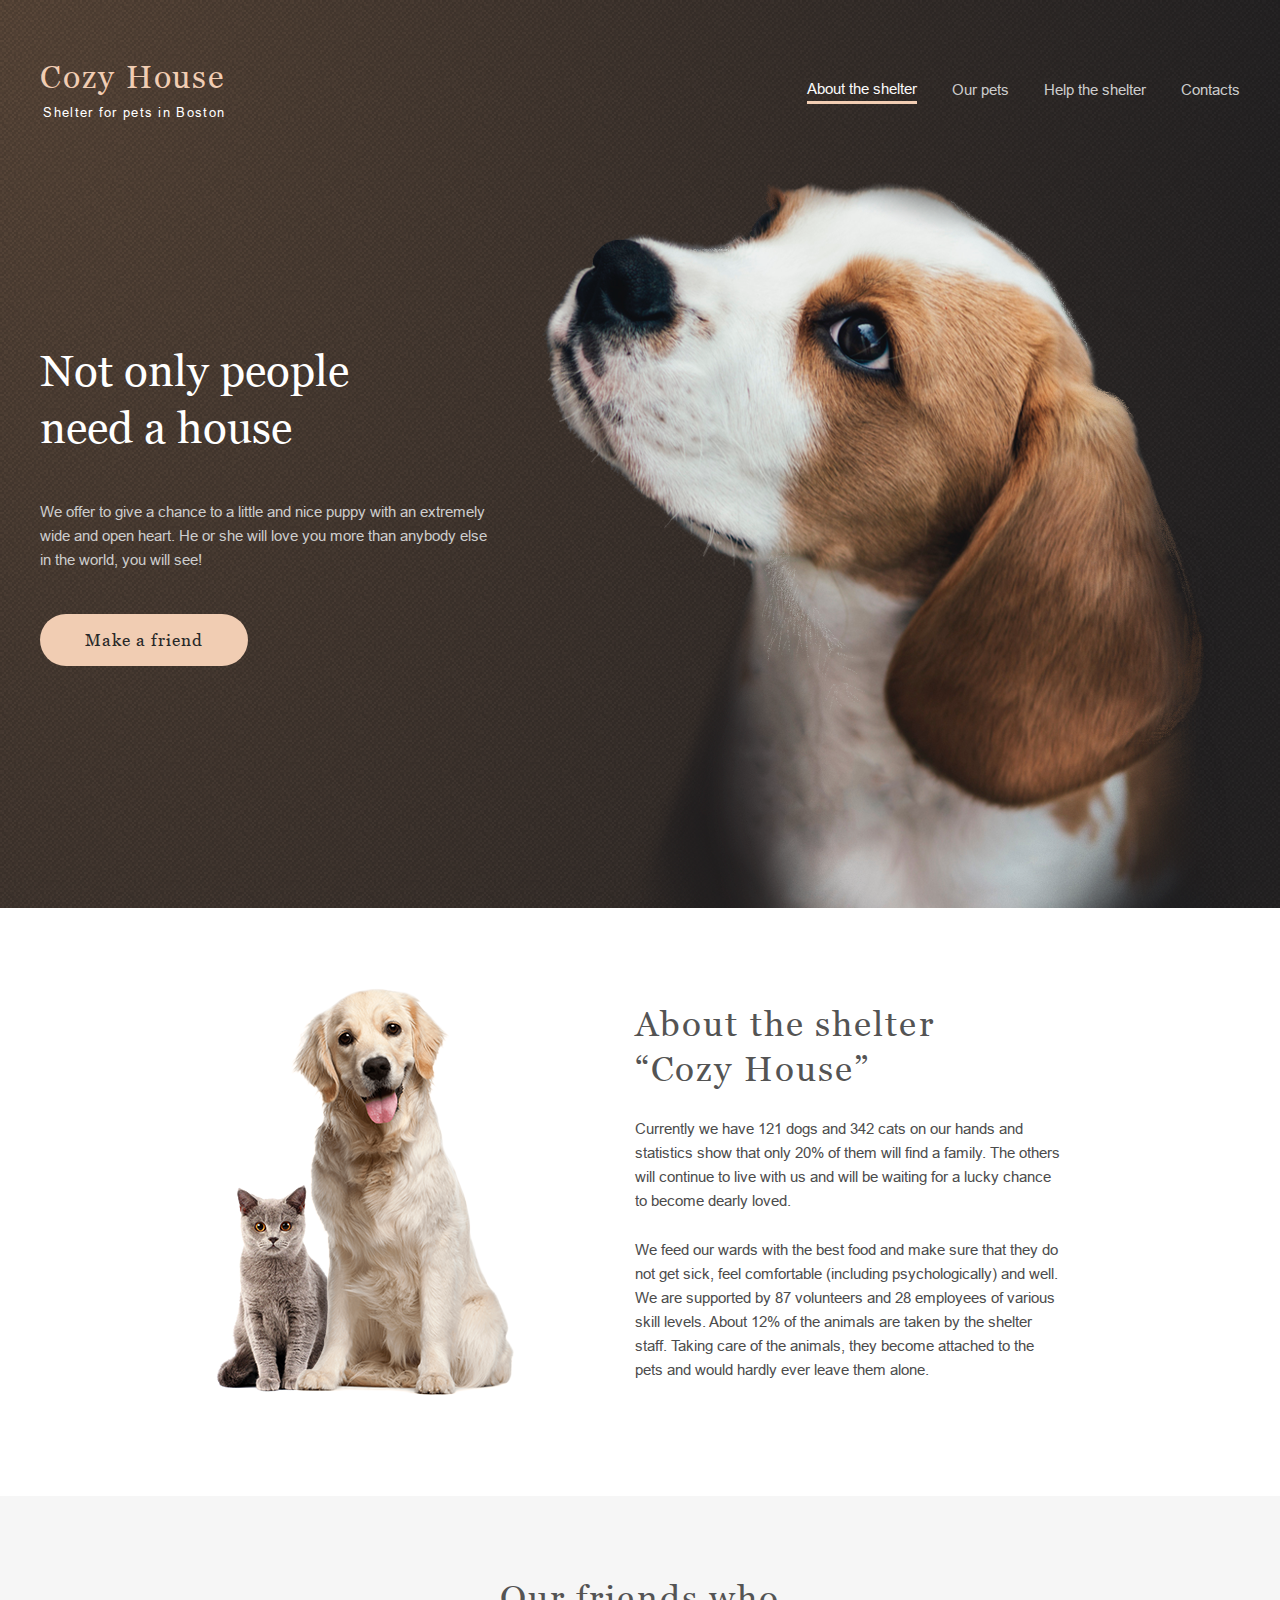
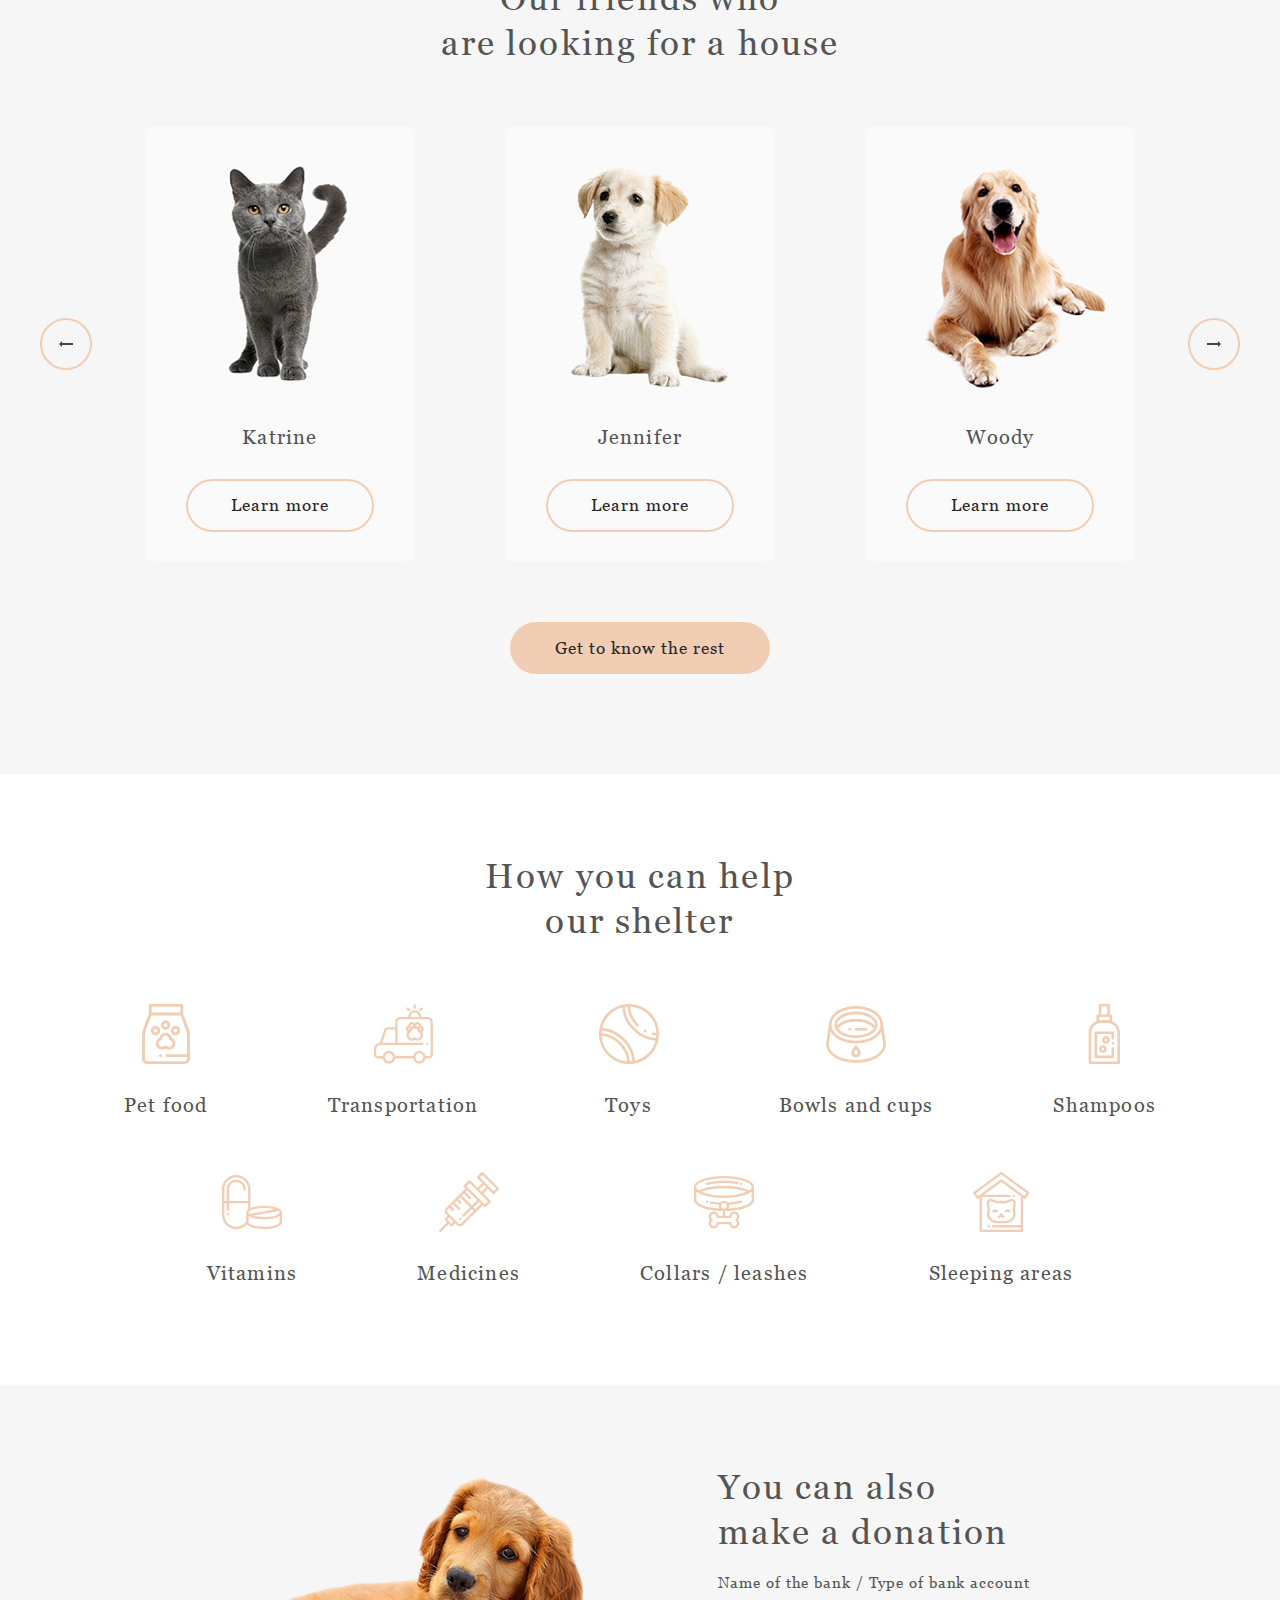
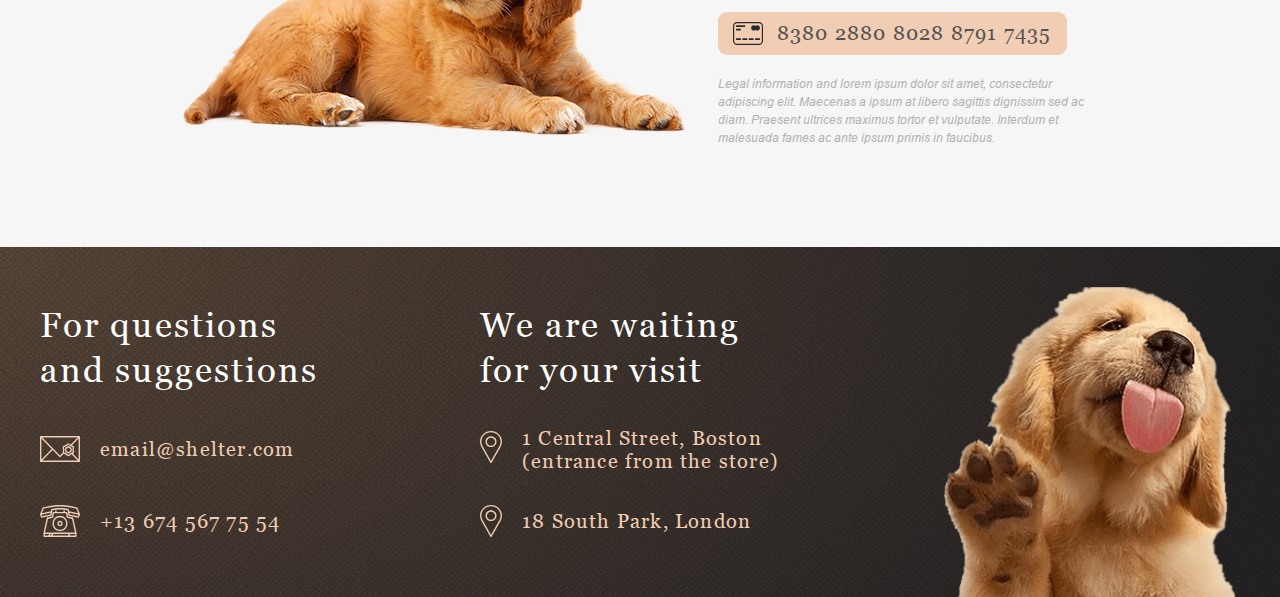
==== commit abcbd9b7: "feat: add responsive pages" ====
--- a/pages/main/index.html
+++ b/pages/main/index.html
@@ -36,6 +36,11 @@
           </li>
         </ul>
       </nav>
+      <button class="header__burger" type="button">
+        <svg class="header__icon">
+          <use xlink:href="../../assets/icons/sprite.svg#icon-burger"></use>
+        </svg>
+      </button>
     </header>
     <main class="page-main">
       <section class="first-screen wrapper">
@@ -57,17 +62,17 @@
         <div class="about__inner">
           <h2 class="about__title h2 title">About the shelter “Cozy House”</h2>
           <p class="about__desc">
-            Currently we&nbsp;have 121 dogs and 342 cats on&nbsp;our hands and statistics show that only&nbsp;20% of&nbsp;them will find a&nbsp;family. The others will continue to&nbsp;live with&nbsp;us and will be&nbsp;waiting for a&nbsp;lucky chance to&nbsp;become dearly loved.
+            Currently we have 121 dogs and 342 cats on our hands and statistics show that only 20% of them will find a family. The others will continue to live with us and will be waiting for a lucky chance to become dearly loved.
           </p>
           <p class="about__desc">
-            We&nbsp;feed our wards with the best food and make sure that they do&nbsp;not get sick, feel comfortable (including psychologically) and well. We&nbsp;are supported by&nbsp;87&nbsp;volunteers and 28&nbsp;employees of various skill levels. About&nbsp;12% of&nbsp;the animals are taken by&nbsp;the shelter staff. Taking care of&nbsp;the animals, they become attached to&nbsp;the pets and would hardly ever leave them alone.
+            We feed our wards with the best food and make sure that they do not get sick, feel comfortable (including psychologically) and well. We are supported by 87 volunteers and 28 employees of various skill levels. About 12% of the animals are taken by the shelter staff. Taking care of the animals, they become attached to the pets and would hardly ever leave them alone.
           </p>
         </div>
       </section>
       <section class="slider wrapper section">
         <h2 id="ourfriends" class="slider__title h2 title">Our friends who are&nbsp;looking for a&nbsp;house</h2>
         <div class="slider__wrapper">
-          <button class="slider__control-button slider__control-button--left" type="button" aria-label="Previous slider page">
+          <button class="slider__control-button slider__control-button--left control-button" type="button" aria-label="Previous slider page">
             <svg class="slider__icon slider__icon--left-arrow" role="img">
               <use xlink:href="../../assets/icons/sprite.svg#icon-left-arrow"></use>
             </svg>
@@ -77,7 +82,7 @@
               <div class="slider__link">
                 <img class="slider__image" src="../../assets/images/slider-katrine-desktop@1x.jpg" alt="Katrine grey cat illustration">
                 <div class="slider__inner">
-                  <h3 class="slider__card-name title">Katrine</h3>
+                  <h3 class="slider__card-name title h3">Katrine</h3>
                   <button class="slider__button-more button button--more" type="button">Learn more</button>
                 </div>
               </div>
@@ -86,7 +91,7 @@
               <div class="slider__link">
                 <img class="slider__image" src="../../assets/images/slider-jennifer-desktop@1x.jpg" alt="Puppy Jennifer illustration">
                 <div class="slider__inner">
-                  <h3 class="slider__card-name title">Jennifer</h3>
+                  <h3 class="slider__card-name title h3">Jennifer</h3>
                   <button class="slider__button-more button button--more" type="button">Learn more</button>
                 </div>
               </div>
@@ -95,13 +100,13 @@
               <div class="slider__link">
                 <img class="slider__image" src="../../assets/images/slider-woody-desktop@1x.jpg" alt="Golden retriever Woody illustration">
                 <div class="slider__inner">
-                  <h3 class="slider__card-name title">Woody</h3>
+                  <h3 class="slider__card-name title h3">Woody</h3>
                   <button class="slider__button-more button button--more" type="button">Learn more</button>
                 </div>
               </div>
             </li>
           </ul>
-          <button class="slider__control-button slider__control-button--right" type="button" aria-label="Next slider page">
+          <button class="slider__control-button slider__control-button--right control-button" type="button" aria-label="Next slider page">
             <svg class="slider__icon slider__icon--right-arrow" role="img">
               <use xlink:href="../../assets/icons/sprite.svg#icon-left-arrow"></use>
             </svg>
@@ -111,80 +116,82 @@
       </section>
       <section class="charity wrapper section">
         <h2 id="help" class="charity__title h2 title">How you can help our shelter</h2>
-        <ul class="charity__list">
-          <li class="charity__item">
-            <div class="charity__icon-wrapper">
-              <svg class="charity__icon charity__icon--pet-food">
-                <use xlink:href="../../assets/icons/sprite.svg#icon-pet-food"></use>
-              </svg>
-            </div>
-            <h4 class="charity__card-name h4 title">Pet food</h4>
-          </li>
-          <li class="charity__item">
-            <div class="charity__icon-wrapper">
-              <svg class="charity__icon charity__icon--transportation">
-                <use xlink:href="../../assets/icons/sprite.svg#icon-transportation"></use>
-              </svg>
-            </div>
-            <h4 class="charity__card-name h4 title">Transportation</h4>
-          </li>
-          <li class="charity__item">
-            <div class="charity__icon-wrapper">
-              <svg class="charity__icon charity__icon--toys">
-                <use xlink:href="../../assets/icons/sprite.svg#icon-toys"></use>
-              </svg>
-            </div>
-            <h4 class="charity__card-name h4 title">Toys</h4>
-          </li>
-          <li class="charity__item">
-            <div class="charity__icon-wrapper">
-              <svg class="charity__icon charity__icon--bowls-and-cups">
-                <use xlink:href="../../assets/icons/sprite.svg#icon-bowls-and-cups"></use>
-              </svg>
-            </div>
-            <h4 class="charity__card-name h4 title">Bowls and cups</h4>
-          </li>
-          <li class="charity__item">
-            <div class="charity__icon-wrapper">
-              <svg class="charity__icon charity__icon--shampoos">
-                <use xlink:href="../../assets/icons/sprite.svg#icon-shampoos"></use>
-              </svg>
-            </div>
-            <h4 class="charity__card-name h4 title">Shampoos</h4>
-          </li>
-          <li class="charity__item">
-            <div class="charity__icon-wrapper">
-              <svg class="charity__icon charity__icon--vitamins">
-                <use xlink:href="../../assets/icons/sprite.svg#icon-vitamins"></use>
-              </svg>
-            </div>
-            <h4 class="charity__card-name h4 title">Vitamins</h4>
-          </li>
-          <li class="charity__item">
-            <div class="charity__icon-wrapper">
-              <svg class="charity__icon charity__icon--medicines">
-                <use xlink:href="../../assets/icons/sprite.svg#icon-medicines"></use>
-              </svg>
-            </div>
-            <h4 class="charity__card-name h4 title">Medicines</h4>
-          </li>
-          <li class="charity__item">
-            <div class="charity__icon-wrapper">
-              <svg class="charity__icon charity__icon--collars-leashes">
-                <use xlink:href="../../assets/icons/sprite.svg#icon-collars-leashes"></use>
-              </svg>
-            </div>
-            <h4 class="charity__card-name h4 title">Collars&nbsp;/ leashes</h4>
-          </li>
-          <li class="charity__item">
-            <div class="charity__icon-wrapper">
-              <svg class="charity__icon charity__icon--sleeping-areas">
-                <use xlink:href="../../assets/icons/sprite.svg#icon-sleeping-areas"></use>
-              </svg>
-            </div>
-            <h4 class="charity__card-name h4 title">Sleeping areas</h4>
-          </li>
-        </ul>
+        <div class="charity__wrapper">
+          <ul class="charity__list">
+            <li class="charity__item">
+              <div class="charity__icon-wrapper">
+                <svg class="charity__icon charity__icon--pet-food">
+                  <use xlink:href="../../assets/icons/sprite.svg#icon-pet-food"></use>
+                </svg>
+              </div>
+              <h4 class="charity__card-name h4 title">Pet food</h4>
+            </li>
+            <li class="charity__item">
+              <div class="charity__icon-wrapper">
+                <svg class="charity__icon charity__icon--transportation">
+                  <use xlink:href="../../assets/icons/sprite.svg#icon-transportation"></use>
+                </svg>
+              </div>
+              <h4 class="charity__card-name h4 title">Transportation</h4>
+            </li>
+            <li class="charity__item">
+              <div class="charity__icon-wrapper">
+                <svg class="charity__icon charity__icon--toys">
+                  <use xlink:href="../../assets/icons/sprite.svg#icon-toys"></use>
+                </svg>
+              </div>
+              <h4 class="charity__card-name h4 title">Toys</h4>
+            </li>
+            <li class="charity__item">
+              <div class="charity__icon-wrapper">
+                <svg class="charity__icon charity__icon--bowls-and-cups">
+                  <use xlink:href="../../assets/icons/sprite.svg#icon-bowls-and-cups"></use>
+                </svg>
+              </div>
+              <h4 class="charity__card-name h4 title">Bowls and cups</h4>
+            </li>
+            <li class="charity__item">
+              <div class="charity__icon-wrapper">
+                <svg class="charity__icon charity__icon--shampoos">
+                  <use xlink:href="../../assets/icons/sprite.svg#icon-shampoos"></use>
+                </svg>
+              </div>
+              <h4 class="charity__card-name h4 title">Shampoos</h4>
+            </li>
+            <li class="charity__item">
+              <div class="charity__icon-wrapper">
+                <svg class="charity__icon charity__icon--vitamins">
+                  <use xlink:href="../../assets/icons/sprite.svg#icon-vitamins"></use>
+                </svg>
+              </div>
+              <h4 class="charity__card-name h4 title">Vitamins</h4>
+            </li>
+            <li class="charity__item">
+              <div class="charity__icon-wrapper">
+                <svg class="charity__icon charity__icon--medicines">
+                  <use xlink:href="../../assets/icons/sprite.svg#icon-medicines"></use>
+                </svg>
+              </div>
+              <h4 class="charity__card-name h4 title">Medicines</h4>
+            </li>
+            <li class="charity__item">
+              <div class="charity__icon-wrapper">
+                <svg class="charity__icon charity__icon--collars-leashes">
+                  <use xlink:href="../../assets/icons/sprite.svg#icon-collars-leashes"></use>
+                </svg>
+              </div>
+              <h4 class="charity__card-name h4 title">Collars&nbsp;/ leashes</h4>
+            </li>
+            <li class="charity__item">
+              <div class="charity__icon-wrapper">
+                <svg class="charity__icon charity__icon--sleeping-areas">
+                  <use xlink:href="../../assets/icons/sprite.svg#icon-sleeping-areas"></use>
+                </svg>
+              </div>
+              <h4 class="charity__card-name h4 title">Sleeping areas</h4>
+            </li>
+          </ul>
+        </div>
       </section>
       <section class="payment wrapper section">
         <div class="payment__image-wrapper">
@@ -200,55 +207,57 @@
             <a class="payment__link h4 title" href="#">8380 2880 8028 8791 7435</a>
           </div>
           <p class="payment__agreement">
-            Legal information and lorem ipsum dolor sit amet, consectetur adipiscing elit. Maecenas a&nbsp;ipsum at&nbsp;libero sagittis dignissim sed ac diam. Praesent ultrices maximus tortor et&nbsp;vulputate. Interdum et malesuada fames ac&nbsp;ante ipsum primis in&nbsp;faucibus.
+            Legal information and lorem ipsum dolor sit amet, consectetur adipiscing elit. Maecenas a ipsum at libero sagittis dignissim sed ac diam. Praesent ultrices maximus tortor et vulputate. Interdum et malesuada fames ac ante ipsum primis in faucibus.
           </p>
         </div>
       </section>
     </main>
     <footer id="footer" class="page-footer footer wrapper">
-      <div class="footer__contacts contacts">
-        <h3 class="contacts__title h2 title">For questions and suggestions</h3>
-        <ul class="contacts__list">
-          <li class="contacts__item">
-            <a class="contacts__link" href="mailto:email@shelter.com">
-              <svg class="contacts__icon">
-                <use xlink:href="../../assets/icons/sprite.svg#icon-mail"></use>
-              </svg>
-              <span class="contacts__card-name h4 title">email@shelter.com</span>
-            </a>
-          </li>
-          <li class="contacts__item">
-            <a class="contacts__link" href="tel:136745677554">
-              <svg class="contacts__icon">
-                <use xlink:href="../../assets/icons/sprite.svg#icon-phone"></use>
-              </svg>
-              <span class="contacts__card-name h4 title">+13 674 567 75 54</span>
-            </a>
-          </li>
-        </ul>
-      </div>
-      <div class="footer__contacts contacts contacts--address">
-        <h3 class="contacts__title h2 title">We&nbsp;are waiting for your visit</h3>
-        <ul class="contacts__list">
-          <li class="contacts__item">
-            <a class="contacts__link" href="https://goo.gl/maps/ah5KmiyZteRtTASu8" target="_blank">
-              <div class="contacts__icon-wrapper">
+      <div class="footer__wrapper">
+        <div class="footer__contacts contacts">
+          <h3 class="contacts__title h2 title">For questions and suggestions</h3>
+          <ul class="contacts__list">
+            <li class="contacts__item">
+              <a class="contacts__link" href="mailto:email@shelter.com">
+                <svg class="contacts__icon">
+                  <use xlink:href="../../assets/icons/sprite.svg#icon-mail"></use>
+                </svg>
+                <span class="contacts__card-name h4 title">email@shelter.com</span>
+              </a>
+            </li>
+            <li class="contacts__item">
+              <a class="contacts__link" href="tel:136745677554">
+                <svg class="contacts__icon">
+                  <use xlink:href="../../assets/icons/sprite.svg#icon-phone"></use>
+                </svg>
+                <span class="contacts__card-name h4 title">+13 674 567 75 54</span>
+              </a>
+            </li>
+          </ul>
+        </div>
+        <div class="footer__contacts contacts contacts--address">
+          <h3 class="contacts__title h2 title">We&nbsp;are waiting for your visit</h3>
+          <ul class="contacts__list">
+            <li class="contacts__item">
+              <a class="contacts__link" href="https://goo.gl/maps/ah5KmiyZteRtTASu8" target="_blank">
+                <div class="contacts__icon-wrapper">
+                  <svg class="contacts__icon contacts__icon--map">
+                    <use xlink:href="../../assets/icons/sprite.svg#icon-map"></use>
+                  </svg>
+                </div>
+                <span class="contacts__card-name h4 title">1&nbsp;Central Street, Boston (entrance from the store)</span>
+              </a>
+            </li>
+            <li class="contacts__item">
+              <a class="contacts__link" href="https://goo.gl/maps/E3gi4TVPar3K6iHCA" target="_blank">
                 <svg class="contacts__icon contacts__icon--map">
                   <use xlink:href="../../assets/icons/sprite.svg#icon-map"></use>
                 </svg>
-              </div>
-              <span class="contacts__card-name h4 title">1&nbsp;Central Street, Boston (entrance from the store)</span>
-            </a>
-          </li>
-          <li class="contacts__item">
-            <a class="contacts__link" href="https://goo.gl/maps/E3gi4TVPar3K6iHCA" target="_blank">
-              <svg class="contacts__icon contacts__icon--map">
-                <use xlink:href="../../assets/icons/sprite.svg#icon-map"></use>
-              </svg>
-              <span class="contacts__card-name h4 title">18&nbsp;South Park, London</span>
-            </a>
-          </li>
-        </ul>
+                <span class="contacts__card-name h4 title">18&nbsp;South Park, London</span>
+              </a>
+            </li>
+          </ul>
+        </div>
       </div>
       <div class="footer__image-wrapper">
           <img class="footer__image" src="../../assets/images/footer-puppy-desktop@1x.png" alt="Puppy asks for food">
--- a/pages/main/style.css
+++ b/pages/main/style.css
@@ -57,6 +57,7 @@
 
 img {
   display: block;
+  width: inherit;
 }
 
 .container {
@@ -68,7 +69,8 @@
 }
 
 .wrapper {
-  padding: 0 40px;
+  padding-left: 40px;
+  padding-right: 40px;
 }
 
 .section {
@@ -132,6 +134,21 @@
   font-family: 'Georgia';
   font-style: normal;
   font-weight: 400;
+}
+
+.control-button {
+  display: flex;
+  justify-content: center;
+  align-items: center;
+  width: fit-content;
+  height: fit-content;
+  margin: 0;
+  padding: 21px 17px;
+  background-color: transparent;
+  border: 2px solid #f1cdb3;
+  border-radius: 100px;
+  transition: 0.5s ease-in;
+  cursor: pointer;
 }
 
 .header {
@@ -175,6 +192,28 @@
   color: #ffffff;
 }
 
+.header__burger {
+  display: none;
+  justify-content: center;
+  align-items: center;
+  width: fit-content;
+  height: fit-content;
+  margin: 0;
+  padding: 0;
+  border: 0;
+  background-color: transparent;
+}
+
+.header__icon {
+  width: 30px;
+  height: 22px;
+  stroke: #F1CDB3;
+}
+
+.header__icon--pets {
+  stroke: #000000;
+}
+
 .nav__list {
   display: flex;
   align-items: center;
@@ -211,6 +250,7 @@
 
 .first-screen__inner {
   padding-top: 163px;
+  max-width: 460px;
 }
 
 .first-screen__title {
@@ -225,7 +265,6 @@
 .first-screen__desc {
   margin: 0;
   margin-bottom: 42px;
-  max-width: 460px;
   font-size: 15px;
   line-height: 1.6;
   color: #CDCDCD;
@@ -271,21 +310,6 @@
   margin: 0 auto;
   margin-bottom: 60px;
   text-align: center;
-}
-
-.slider__control-button {
-  display: flex;
-  justify-content: center;
-  align-items: center;
-  width: fit-content;
-  height: fit-content;
-  margin: 0;
-  padding: 21px 17px;
-  background-color: transparent;
-  border: 2px solid #f1cdb3;
-  border-radius: 100px;
-  transition: 0.5s ease-in;
-  cursor: pointer;
 }
 
 .slider__control-button:hover {
@@ -464,8 +488,13 @@
   background-size: auto;
 }
 
+.footer__wrapper {
+  display: flex;
+  gap: 160px;
+  padding-top: 16px;
+}
+
 .contacts {
-  padding-top: 16px;
   max-width: 280px;
 }
 
@@ -519,3 +548,327 @@
   margin-left: 20px;
   color: #f1cdb3;
 }
+
+@media screen and (max-width: 1279px) {
+  .wrapper {
+    padding-left: 30px;
+    padding-right: 30px;
+  }
+
+  .header {
+    padding-top: 30px;
+  }
+
+  .header::after {
+    height: 1165px;
+  }
+
+  .first-screen {
+    flex-direction: column;
+  }
+
+  .first-screen__inner {
+    align-self: center;
+    padding-top: 0;
+    margin-bottom: 100px;
+  }
+
+  .first-screen__link {
+    margin: 0 auto;
+  }
+
+  .first-screen__image-wrapper {
+    align-self: end;
+    width: 569px;
+  }
+
+  .about {
+    flex-direction: column;
+  }
+
+  .about__image-wrapper {
+    order: 1;
+  }
+
+  .about__inner {
+    margin-left: 0;
+    margin-bottom: 80px;
+  }
+
+  .slider__list {
+    gap: 40px;
+  }
+
+  .slider__item:last-of-type {
+    display: none;
+  }
+
+  .charity__list {
+    column-gap: 60px;
+  }
+
+  .charity__item {
+    min-width: 170px;
+  }
+
+  .payment {
+    flex-direction: column;
+    align-items: center;
+  }
+
+  .payment__inner {
+    margin-left: 0;
+    margin-bottom: 60px;
+  }
+
+  .payment__image-wrapper {
+    padding-top: 0;
+    order: 1;
+  }
+
+  .footer {
+    flex-direction: column;
+    align-items: center;
+    padding-top: 30px;
+  }
+
+  .footer::after {
+    height: 639px;
+  }
+
+  .footer__wrapper {
+    gap: 60px;
+    padding-top: 0;
+    margin-bottom: 65px;
+  }
+
+  .footer__image-wrapper {
+    align-self: center;
+  }
+}
+
+@media screen and (max-width: 767px) {
+  body {
+    font-size: 15px;
+  }
+
+  .wrapper {
+    padding-left: 10px;
+    padding-right: 10px;
+  }
+
+  .section {
+    padding-top: 42px;
+    padding-bottom: 42px;
+  }
+
+  .title {
+    letter-spacing: 0.06em;
+  }
+
+  .h2 {
+    margin-left: auto;
+    margin-right: auto;
+    text-align: center;
+    font-size: 25px;
+  }
+
+  .h3 {
+    font-size: 20px;
+  }
+
+  .h4 {
+    font-size: 15px;
+  }
+
+  .header::after {
+    height: 823px;
+  }
+
+  .header__burger {
+    display: flex;
+    margin-right: 43px;
+  }
+
+  .nav {
+    position: fixed;
+    z-index: 10;
+    top: 0;
+    right: -100%;
+    width: 100%;
+    height: 100vh;
+    padding-top: 134px;
+    padding-left: 127px;
+    margin-left: 0;
+    overflow-x: hidden;
+    transition: 0.6s right;
+    background-color: #292929;
+  }
+
+  .first-screen__inner {
+    max-width: 300px;
+    margin-bottom: 105px;
+  }
+
+  .first-screen__title {
+    max-width: 260px;
+    margin-left: auto;
+    margin-right: auto;
+    font-size: 25px;
+    text-align: center;
+  }
+
+  .first-screen__desc {
+    font-size: 15px;
+    text-align: center;
+  }
+
+  .first-screen__image-wrapper {
+    width: 260px;
+  }
+
+  .about__inner {
+    margin-left: 15px;
+    margin-right: 15px;
+    margin-bottom: 42px;
+  }
+
+  .about__desc {
+    text-align: justify;
+  }
+
+  .about__desc:not(:last-child) {
+    margin-bottom: 22px;
+  }
+
+  .about__image-wrapper {
+    width: 260px;
+  }
+
+  .slider__title {
+    margin-bottom: 40px;
+  }
+
+  .slider__wrapper {
+    position: relative;
+    justify-content: center;
+    padding-bottom: 72px;
+    margin-bottom: 42px;
+  }
+
+  .slider__control-button {
+    position: absolute;
+    top: 455px;
+    left: 58px;
+  }
+
+  .slider__control-button--right {
+    left: unset;
+    right: 58px;
+  }
+
+  .slider__item:nth-child(2n) {
+    display: none;
+  }
+
+  .charity__title {
+    max-width: 260px;
+    margin-bottom: 40px;
+  }
+
+  .charity__wrapper {
+    display: flex;
+    justify-content: center;
+  }
+
+  .charity__list {
+    justify-content: flex-start;
+    flex-basis: 290px;
+    column-gap: 30px;
+    row-gap: 30px;
+  }
+
+  .charity__item {
+    min-width: 130px;
+  }
+
+  .charity__icon-wrapper {
+    margin-bottom: 20px;
+  }
+
+  .charity__icon {
+    width: 50px;
+    height: 50px;
+  }
+
+  .payment__inner {
+    margin-bottom: 42px;
+  }
+
+  .payment__title {
+    max-width: 220px;
+  }
+
+  .payment__subhead {
+    line-height: 1.6;
+    letter-spacing: normal;
+    text-align: center;
+  }
+
+  .payment__image-wrapper {
+    width: 260px;
+  }
+
+  .payment__box {
+    margin-left: auto;
+    margin-right: auto;
+    max-width: 281px;
+  }
+
+  .payment__agreement {
+    margin: 0 10px;
+    text-align: justify;
+  }
+
+  .footer::after {
+    height: 809px;
+  }
+
+  .footer__wrapper {
+    flex-direction: column;
+    gap: 40px;
+    margin-bottom: 39px;
+  }
+
+  .footer__image-wrapper {
+    width: 260px;
+  }
+
+  .contacts {
+    max-width: 300px;
+  }
+
+  .contacts__title {
+    max-width: 260px;
+  }
+
+  .contacts--address .contacts__title {
+    margin-bottom: 40px;
+  }
+
+  .contacts--address .contacts__list {
+    gap: 40px;
+  }
+
+  .contacts--address .contacts__item {
+    justify-content: space-between;
+  }
+
+  .contacts__item {
+    justify-content: center;
+  }
+
+  .contacts__card-name {
+    font-size: 20px;
+  }
+}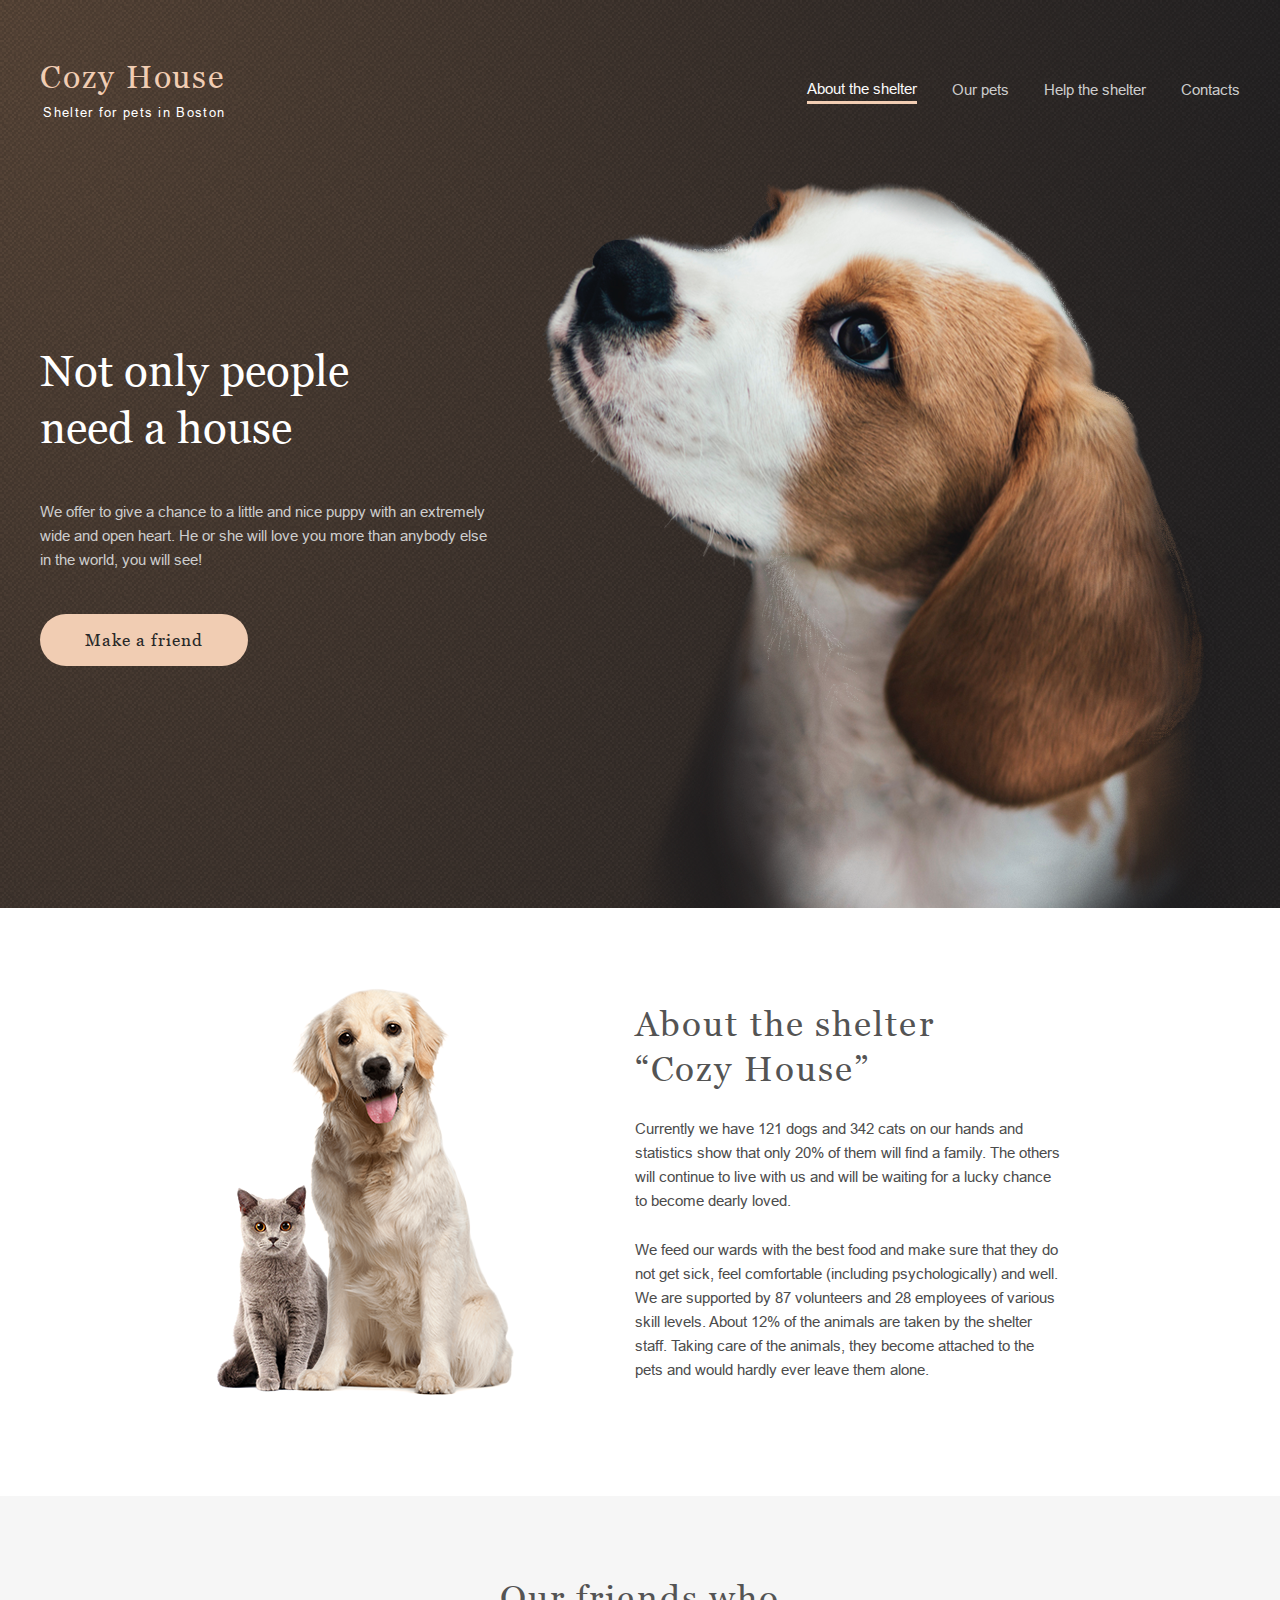
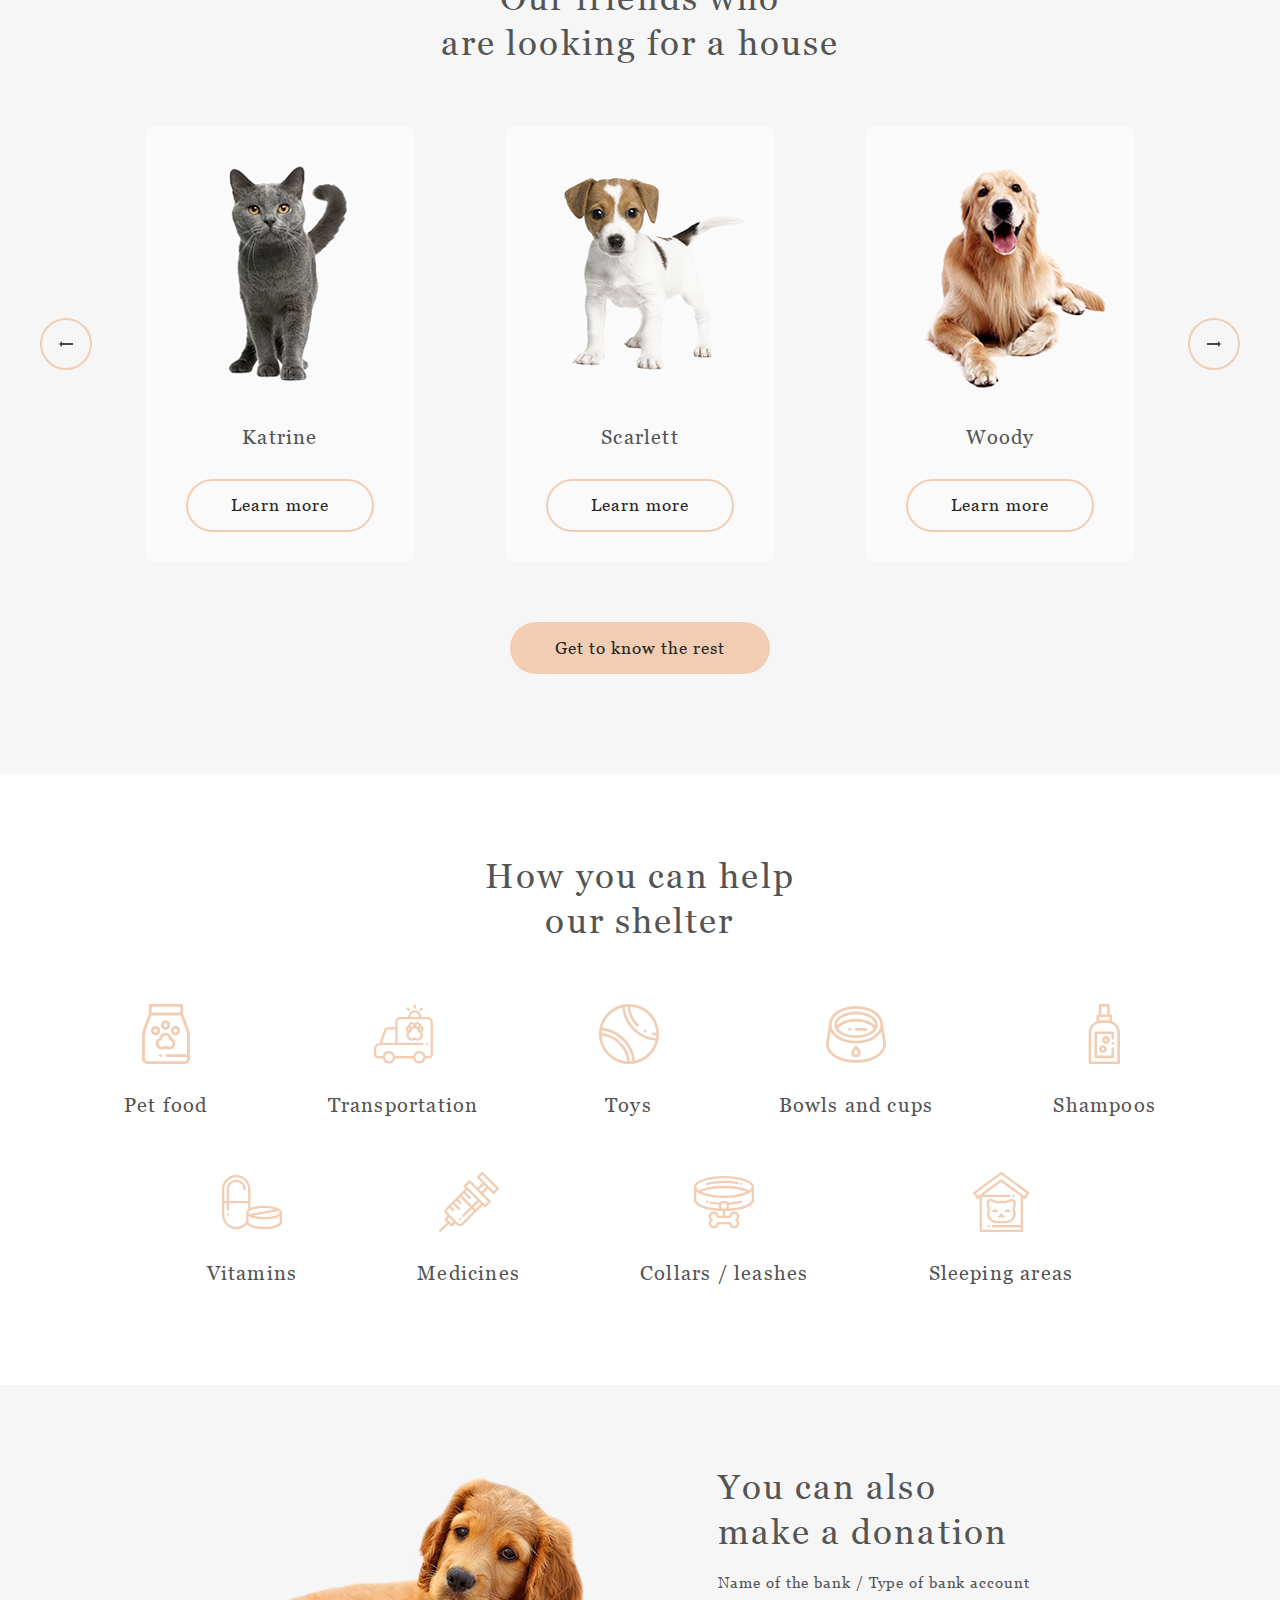
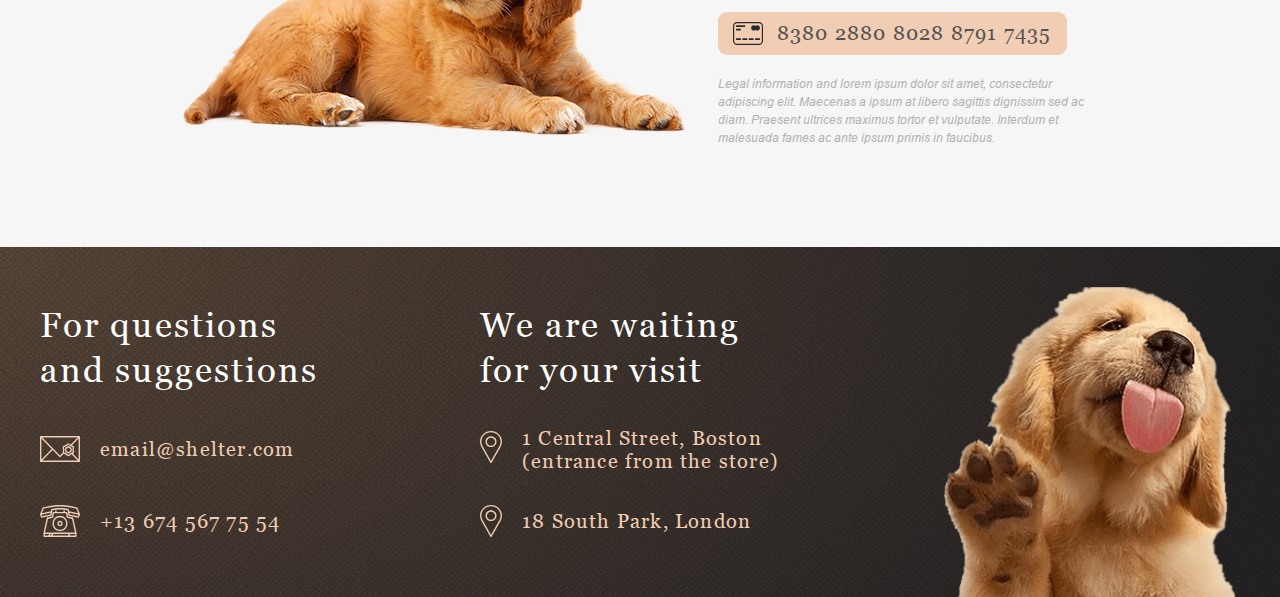
==== commit 1b533ffd: "feat: add js" ====
--- a/pages/main/index.html
+++ b/pages/main/index.html
@@ -14,6 +14,7 @@
   <link rel="stylesheet" href="style.css">
 </head>
 <body>
+  <div class="overlay"></div>
   <div class="container">
     <header class="page-header header wrapper">
       <a class="header__logo" href="#" aria-label="Cozy House Logo Image">
@@ -77,35 +78,7 @@
               <use xlink:href="../../assets/icons/sprite.svg#icon-left-arrow"></use>
             </svg>
           </button>
-          <ul class="slider__list">
-            <li class="slider__item">
-              <div class="slider__link">
-                <img class="slider__image" src="../../assets/images/slider-katrine-desktop@1x.jpg" alt="Katrine grey cat illustration">
-                <div class="slider__inner">
-                  <h3 class="slider__card-name title h3">Katrine</h3>
-                  <button class="slider__button-more button button--more" type="button">Learn more</button>
-                </div>
-              </div>
-            </li>
-            <li class="slider__item">
-              <div class="slider__link">
-                <img class="slider__image" src="../../assets/images/slider-jennifer-desktop@1x.jpg" alt="Puppy Jennifer illustration">
-                <div class="slider__inner">
-                  <h3 class="slider__card-name title h3">Jennifer</h3>
-                  <button class="slider__button-more button button--more" type="button">Learn more</button>
-                </div>
-              </div>
-            </li>
-            <li class="slider__item">
-              <div class="slider__link">
-                <img class="slider__image" src="../../assets/images/slider-woody-desktop@1x.jpg" alt="Golden retriever Woody illustration">
-                <div class="slider__inner">
-                  <h3 class="slider__card-name title h3">Woody</h3>
-                  <button class="slider__button-more button button--more" type="button">Learn more</button>
-                </div>
-              </div>
-            </li>
-          </ul>
+          <ul class="slider__list"></ul>
           <button class="slider__control-button slider__control-button--right control-button" type="button" aria-label="Next slider page">
             <svg class="slider__icon slider__icon--right-arrow" role="img">
               <use xlink:href="../../assets/icons/sprite.svg#icon-left-arrow"></use>
@@ -264,5 +237,6 @@
       </div>
     </footer>
   </div>
+  <script defer type="module" src="index.js"></script>
 </body>
 </html>
--- a/pages/main/style.css
+++ b/pages/main/style.css
@@ -25,6 +25,15 @@
     url("../../assets/fonts/Georgia-Regular.woff") format("woff");
 }
 
+@keyframes fade-in {
+  0% {
+    opacity: 0;
+  }
+  100% {
+    opacity: 1; 
+  }
+}
+
 *,
 *::before,
 *::after {
@@ -76,6 +85,24 @@
 .section {
   padding-top: 80px;
   padding-bottom: 100px;
+}
+
+.overlay {
+  position: fixed;
+  display: none;
+  width: 100%;
+  height: 100%;
+  top: 0;
+  left: 0;
+  right: 0;
+  bottom: 0;
+  background: rgba(41, 41, 41, 0.6);
+  z-index: 2;
+  cursor: pointer;
+}
+
+.overlay.show {
+  display: flex;
 }
 
 .button {
@@ -120,6 +147,10 @@
   line-height: 1.29;
   letter-spacing: 0.06em;
   color: #545454;
+}
+
+.h3 {
+  margin: 0;
 }
 
 .h4 {
@@ -202,6 +233,7 @@
   padding: 0;
   border: 0;
   background-color: transparent;
+  cursor: pointer;
 }
 
 .header__icon {
@@ -303,6 +335,7 @@
   justify-content: space-between;
   align-items: center;
   margin-bottom: 60px;
+  overflow: hidden;
 }
 
 .slider__title {
@@ -323,15 +356,28 @@
 }
 
 .slider__icon--right-arrow {
-  transform:rotate(180deg);
+  transform: rotate(180deg);
 }
 
 .slider__list {
   display: flex;
+  justify-content: center;
   gap: 90px;
   margin: 0;
   padding: 0;
   list-style: none;
+
+  overflow: hidden;
+  width: 100%;
+  scroll-behavior: smooth;
+  padding-left: 53px;
+  padding-right: 53px;
+}
+
+.slide {
+  width: 100%;
+  height: 100%;
+  flex: 0 0 270px;
 }
 
 .slider__link {
@@ -366,7 +412,7 @@
   margin: 0;
   margin-bottom: 30px;
   font-size: 20px;
-  line-height: 23px;
+  line-height: 1.15;
   letter-spacing: 0.06em;
   color: #545454;
   text-align: center;
@@ -452,6 +498,12 @@
   margin-bottom: 20px;
   background: #f1cdb3;
   border-radius: 9px;
+  transition: 0.5s ease-in;
+  cursor: pointer;
+}
+
+.payment__box:hover {
+  background-color: #fddcc4;
 }
 
 .payment__icon {
@@ -465,6 +517,10 @@
   font-size: 12px;
   line-height: 18px;
   color: #b2b2b2;
+}
+
+.payment__link {
+  width: fit-content;
 }
 
 .footer {
@@ -549,6 +605,107 @@
   color: #f1cdb3;
 }
 
+.modal {
+  display: none;
+  position: fixed;
+  z-index: 10;
+  left: 50%;
+  top: 50%;
+  width: 900px;
+  height: 500px;
+  margin: 0 auto;
+  transform: translateX(-50%) translateY(-50%);
+}
+
+.modal.open {
+  display: block;
+}
+
+.modal__wrapper {
+  display: flex;
+  box-shadow: 0px 2px 35px 14px rgba(13, 13, 13, 0.04);
+  border-radius: 9px;
+  background: #FAFAFA;
+}
+
+.modal__inner {
+  padding: 50px 20px 0 29px;
+}
+
+.modal__title {
+  margin-bottom: 10px;
+  font-size: 35px;
+  line-height: 1.30;
+  color: #000000;
+}
+
+.modal__subtitle {
+  font-size: 20px;
+  margin-bottom: 40px;
+  color: #000000;
+}
+
+.modal__img {
+  height: 500px;
+  border-radius: 9px;
+}
+
+.modal__desc {
+  margin: 0;
+  margin-bottom: 40px;
+  line-height: 1.1;
+  letter-spacing: 0.06em;
+  color: #000000;
+}
+
+.modal__list {
+  padding: 0;
+  margin: 0;
+  list-style-position: inside;
+  list-style: none;
+}
+
+.modal__item {
+  position: relative;
+  padding-left: 14px;
+  margin-bottom: 10px;
+  font-size: 15px;
+  line-height: 1.1;
+  letter-spacing: 0.06em;
+  color: #000000;
+}
+
+.modal__item::before {
+  content: "•";
+  position: absolute;
+  top: 0;
+  left: 0;
+  color: #F1CDB3;
+  display: inline-block;
+  width: 4px;
+}
+
+.modal__field {
+  font-weight: 700;
+}
+
+.modal__close {
+  position: relative;
+  right: -42px;
+  margin-left: auto;
+  padding: 20px;
+  transition: 0.5s ease-in;
+}
+
+.modal__close:hover {
+  background: #fddcc4;
+  border: 2px solid #fddcc4;
+}
+
+body.no-scroll {
+  overflow: hidden;
+}
+
 @media screen and (max-width: 1279px) {
   .wrapper {
     padding-left: 30px;
@@ -595,15 +752,23 @@
     margin-bottom: 80px;
   }
 
+  .slider__image {
+    margin-bottom: 28px;
+  }
+
   .slider__list {
     gap: 40px;
-  }
-
-  .slider__item:last-of-type {
-    display: none;
+    padding-left: 12px;
+    padding-right: 12px;
+  }
+
+  .charity__wrapper {
+    display: flex;
+    justify-content: center;
   }
 
   .charity__list {
+    max-width: 710px;
     column-gap: 60px;
   }
 
@@ -633,7 +798,7 @@
   }
 
   .footer::after {
-    height: 639px;
+    height: 640px;
   }
 
   .footer__wrapper {
@@ -645,11 +810,49 @@
   .footer__image-wrapper {
     align-self: center;
   }
+
+  .modal {
+    width: 630px;
+    height: 350px;
+  }
+
+  .modal__img {
+    height: 350px;
+  }
+
+  .modal__inner {
+    padding: 10px 9px 0 11px;
+  }
+
+  .modal__subtitle {
+    margin-bottom: 20px;
+  }
+
+  .modal__desc {
+    margin-bottom: 20px;
+    font-size: 13px;
+  }
+
+  .modal__item {
+    margin-bottom: 5px;
+  }
 }
 
 @media screen and (max-width: 767px) {
   body {
     font-size: 15px;
+  }
+
+  body.no-scroll .header {
+    justify-content: flex-end;
+    width: 100vw;
+  }
+
+  body.no-scroll .header__logo {
+    z-index: 1000;
+    position: relative;
+    right: 43px;
+    animation: fade-in 3s;
   }
 
   .wrapper {
@@ -688,6 +891,13 @@
   .header__burger {
     display: flex;
     margin-right: 43px;
+    transition: 1s;
+  }
+
+  .header__burger.open {
+    position: relative;
+    z-index: 1000;
+    transform: rotate(90deg);
   }
 
   .nav {
@@ -695,14 +905,25 @@
     z-index: 10;
     top: 0;
     right: -100%;
-    width: 100%;
+    width: 320px;
     height: 100vh;
-    padding-top: 134px;
-    padding-left: 127px;
     margin-left: 0;
     overflow-x: hidden;
-    transition: 0.6s right;
+    transition: 0.6s ease-in;
     background-color: #292929;
+  }
+
+  .nav.open {
+    right: 0;
+  }
+
+  .nav__list {
+    flex-direction: column;
+    justify-content: center;
+    gap: 40px;
+    height: 100%;
+    font-size: 32px;
+    line-height: 1.6;
   }
 
   .first-screen__inner {
@@ -745,15 +966,25 @@
     width: 260px;
   }
 
+  .slider__list {
+    padding-left: 15px;
+    padding-right: 15px;
+  }
+
   .slider__title {
+    max-width: 300px;
     margin-bottom: 40px;
   }
 
   .slider__wrapper {
     position: relative;
     justify-content: center;
-    padding-bottom: 72px;
-    margin-bottom: 42px;
+    padding-bottom: 75px;
+    margin-bottom: 40px;
+  }
+
+  .slider__image {
+    margin-bottom: 30px;
   }
 
   .slider__control-button {
@@ -765,10 +996,6 @@
   .slider__control-button--right {
     left: unset;
     right: 58px;
-  }
-
-  .slider__item:nth-child(2n) {
-    display: none;
   }
 
   .charity__title {
@@ -871,4 +1098,36 @@
   .contacts__card-name {
     font-size: 20px;
   }
+
+  .modal {
+    width: 240px;
+    height: 341px;
+  }
+
+  .modal__img {
+    display: none;
+  }
+
+  .modal__inner {
+    padding: 10px;
+  }
+
+  .modal__title {
+    font-size: 35px;
+    text-align: center;
+  }
+
+  .modal__subtitle {
+    font-size: 20px;
+    text-align: center;
+  }
+
+  .modal__desc {
+    margin-bottom: 24px;
+    text-align: justify;
+  }
+
+  .modal__close {
+    right: -30px;
+  }
 }